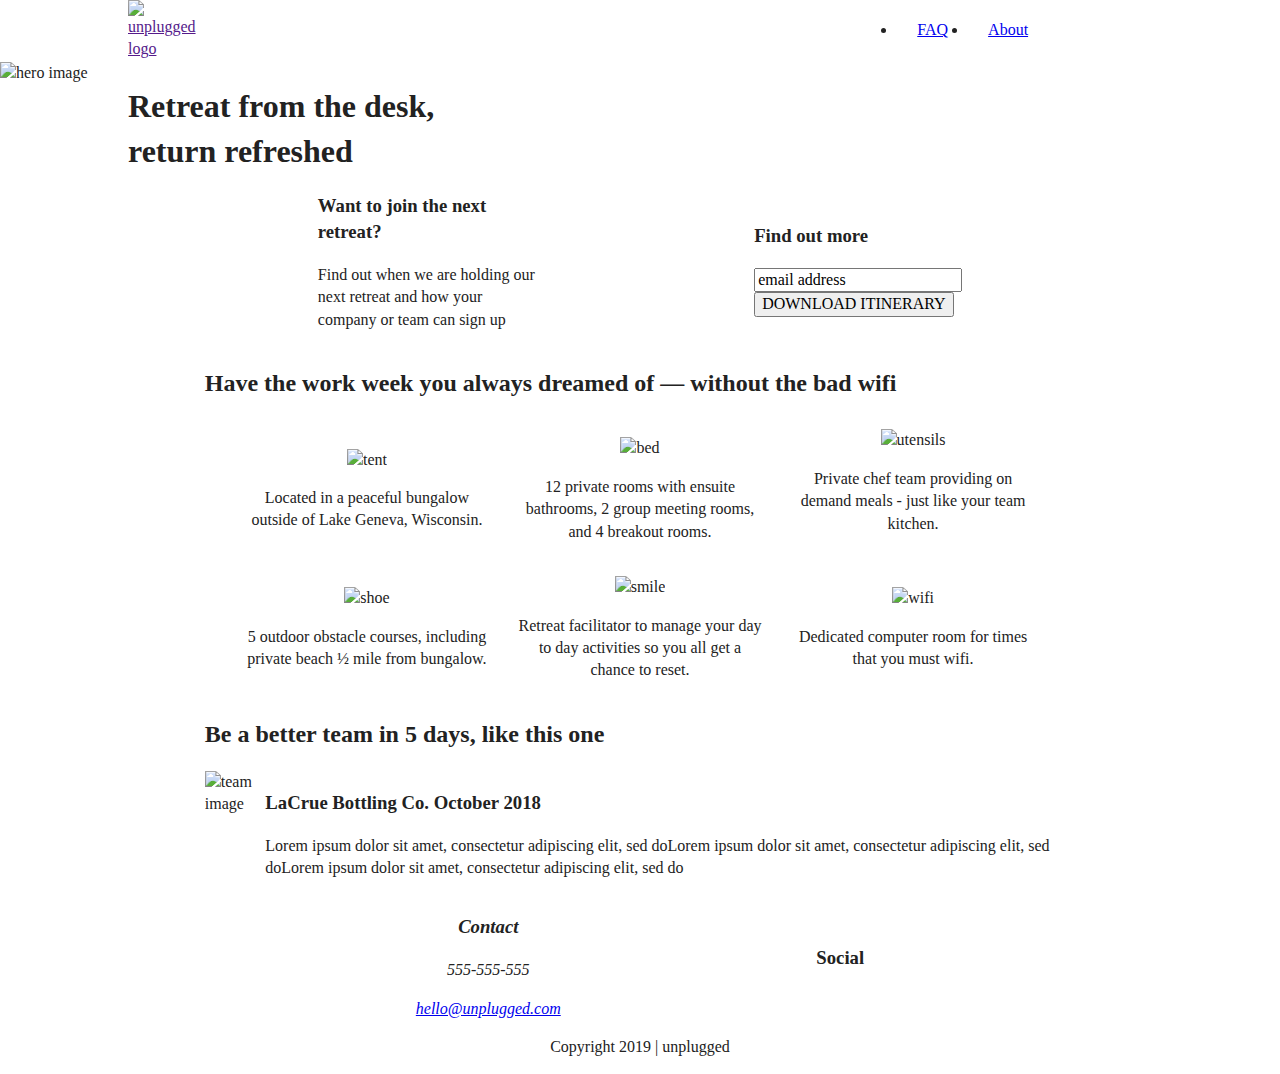
==== index.html @ fd54ad8d "responsive styles" ====
<!doctype html>
<html class="no-js" lang="">

<head>
  <meta charset="utf-8">
  <meta http-equiv="x-ua-compatible" content="ie=edge">
  <title>Unplugged</title>
  <meta name="description" content="">
  <meta name="viewport" content="width=device-width, initial-scale=1, shrink-to-fit=no">

  <link rel="manifest" href="site.webmanifest">
  <link rel="apple-touch-icon" href="icon.png">
  <!-- Place favicon.ico in the root directory -->

  <link rel="stylesheet" href="css/normalize.css">
  <link rel="stylesheet" href="css/main.css">
</head>

<body>
  <!--[if lte IE 9]>
    <p class="browserupgrade">You are using an <strong>outdated</strong> browser. Please <a href="https://browsehappy.com/">upgrade your browser</a> to improve your experience and security.</p>
  <![endif]-->

  <!-- Add your site or application content here -->



  <header>
    <div class="content-wrapper">

      <!-- <figure> -->
      <a href=""><img src="" alt="unplugged logo" /></a>
      <!-- </figure> -->

      <div class="header-divider"></div>
      <nav>
        <ul>
          <li><a href="faq/index.html" target="_blank">FAQ</a></li>
          <li><a href="about/index.html">About</a></li>
        </ul>
      </nav>
    </div>
  </header>


  <main>
    <section class="hero-area">
      <img src="" alt="hero image" />
      <h1>Retreat from the desk,<br>return refreshed</h1>
      </section>

        <section class="newsletter">
          <div class="form-description">
            <h3>Want to join the next retreat?</h3>
            <p>Find out when we are holding our next retreat and how your company or team can sign up</p>
          </div>
          <div class="form">
            <aside>
              <h3>Find out more</h3>
              <input type="text" name="name" value="email address"><br>
              <input type="button" value="DOWNLOAD ITINERARY"></input>
            </aside>
          </div>
        </section>

        <section class="features">
          <div class="features-header">
            <h2>Have the work week you always dreamed of — without the bad wifi</h2>
          </div>
          <div class="features-items">

            <article>
              <div class="features-item-description">
                <p class="fontawesome-icon"></p>
                <img src="#" alt="tent" />
                <p>Located in a peaceful bungalow outside of Lake Geneva, Wisconsin.</p>
              </div>
            </article>

            <article>
              <div class="features-item-description">
                <p class="fontawesome-icon"></p>
                <img src="#" alt="bed" />
                <p>12 private rooms with ensuite bathrooms, 2 group meeting rooms, and 4 breakout rooms.</p>
              </div>
            </article>

            <article>
              <div class="features-item-description">
                <img src="#" alt="utensils" />
                <p>Private chef team providing on demand meals - just like your team kitchen.</p>
              </div>
            </article>

            <article>
              <div class="features-item-description">
                <p class="fontawesome-icon"></p>
                <img src="#" alt="shoe" />
                <p>5 outdoor obstacle courses, including private beach ½ mile from bungalow.</p>
              </div>
            </article>

            <article>
              <div class="features-item-description">

                <p class="fontawesome-icon"></p>
                <img src="#" alt="smile" />
                <p>Retreat facilitator to manage your day to day activities so you all get a chance to reset.</p>
              </div>
            </article>

            <article>
              <div class="features-item-description">
                <p class="fontawesome-icon"></p>
                <img src="#" alt="wifi" />
                <p>Dedicated computer room for times that you must wifi.</p>
              </div>
            </article>


          </div>
        </section>

        <section class="reviews">
          <div class="content-wrapper">
            <h2>Be a better team in 5 days, like this one</h2>
            <div class="review-table">
            <img src="" alt="team image" />
            <article>
              <div class="review-header">
                <h3>LaCrue Bottling Co. October 2018</h3>
              </div>

              <div class="review-text">
                <p>Lorem ipsum dolor sit amet, consectetur adipiscing elit, sed doLorem ipsum dolor sit amet, consectetur adipiscing elit, sed doLorem ipsum dolor sit amet, consectetur adipiscing elit, sed do</p>
              </div>
            </article>
              </div>
          </div>

        </section>
  </main>


  <footer>
    <div class="content-wrapper">
      <div class="footer-content">
        <address class="contact">
          <h3>Contact</h3>
          <p>555-555-555</p>
          <a href="hello@unplugged.com">hello@unplugged.com</a>
        </address>
        <div class="social">
          <h3>Social</h3>
          <div class="social-icons">
            <p href="www.facebook.com/yourcompany" target="_blank"></p>
            <p href="www.twitter.com/yourcompany" target="_blank"></p>
            <p href="www.instagram.com/yourcompany" target="_blank"></p>

          </div>
        </div>
      </div>
      <div class="copyright">
        <p>Copyright 2019 | unplugged</p>

      </div>

    </div>
  </footer>
  <script src="js/vendor/modernizr-3.6.0.min.js"></script>
  <script src="https://code.jquery.com/jquery-3.3.1.min.js" integrity="sha256-FgpCb/KJQlLNfOu91ta32o/NMZxltwRo8QtmkMRdAu8=" crossorigin="anonymous"></script>
  <script>
    window.jQuery || document.write('<script src="js/vendor/jquery-3.3.1.min.js"><\/script>')
  </script>
  <script src="js/plugins.js"></script>
  <script src="js/main.js"></script>

  <!-- Google Analytics: change UA-XXXXX-Y to be your site's ID. -->
  <script>
    window.ga = function() {
      ga.q.push(arguments)
    };
    ga.q = [];
    ga.l = +new Date;
    ga('create', 'UA-XXXXX-Y', 'auto');
    ga('send', 'pageview')
  </script>
  <script src="https://www.google-analytics.com/analytics.js" async defer></script>
</body>

</html>
---- css/main.css ----
/*! HTML5 Boilerplate v6.1.0 | MIT License | https://html5boilerplate.com/ */

/*
 * What follows is the result of much research on cross-browser styling.
 * Credit left inline and big thanks to Nicolas Gallagher, Jonathan Neal,
 * Kroc Camen, and the H5BP dev community and team.
 */

/* ==========================================================================
   Base styles: opinionated defaults
   ========================================================================== */

html {
    color: #222;
    font-size: 1em;
    line-height: 1.4;
}

/*
 * Remove text-shadow in selection highlight:
 * https://twitter.com/miketaylr/status/12228805301
 *
 * Vendor-prefixed and regular ::selection selectors cannot be combined:
 * https://stackoverflow.com/a/16982510/7133471
 *
 * Customize the background color to match your design.
 */

::-moz-selection {
    background: #b3d4fc;
    text-shadow: none;
}

::selection {
    background: #b3d4fc;
    text-shadow: none;
}

/*
 * A better looking default horizontal rule
 */

hr {
    display: block;
    height: 1px;
    border: 0;
    border-top: 1px solid #ccc;
    margin: 1em 0;
    padding: 0;
}

/*
 * Remove the gap between audio, canvas, iframes,
 * images, videos and the bottom of their containers:
 * https://github.com/h5bp/html5-boilerplate/issues/440
 */

audio,
canvas,
iframe,
img,
svg,
video {
    vertical-align: middle;
}

/*
 * Remove default fieldset styles.
 */

fieldset {
    border: 0;
    margin: 0;
    padding: 0;
}

/*
 * Allow only vertical resizing of textareas.
 */

textarea {
    resize: vertical;
}

/* ==========================================================================
   Browser Upgrade Prompt
   ========================================================================== */

.browserupgrade {
    margin: 0.2em 0;
    background: #ccc;
    color: #000;
    padding: 0.2em 0;
}

/* ==========================================================================
   Author's custom styles
   ========================================================================== */
/* <!-- -------------------- Header Styles ------------------ --> */


header, footer{
  display: flex;
  justify-content: center;
  align-items: center;
}

.hero-area h1{
  margin: auto;
  width: 85%;
}

header .content-wrapper{
  width: 100%;
  display: flex;
  justify-content: center;
  align-items: center;
  flex-flow: row wrap;
  justify-content: center;
  align-items: center;

}

header .header-divider{
  width:100%;
}

header nav{
  display: flex;
  justify-content: center;
  align-items: center;
  flex-flow: row wrap;
  justify-content: center;
  align-items: center;
  width:60%;
}

.hero-area{
  margin: 0;
  width: 100%;
}

/* <!-- -------------------- Mobile Styles - Homepage------------------ --> */

nav ul {
  flex-flow: row wrap;
  display: flex;
  padding: 0;
}

li{
  padding-left: 20px;
  padding-right: 20px;
}

header h1{
  margin: auto;
  width: 85%;
}

.hero-area{
  /* display: flex;
  justify-content: center;
  align-items: center; */
  width:100%;
  margin:0;
}

.content-wrapper{
  margin: auto;
  width: 85%;
}

aside{
  /* display: flex;
  justify-content: center;
  align-items: center;
    flex-flow: row wrap;
    justify-content: center;
    align-items: center; */
}

.newsletter{
  margin: auto;
  width: 86%;
}
/* .form-description h3, aside{
  padding-left: 15px;

} */

.features-header{
  margin: auto;
  width: 85%;
}

.features-items{
  display: flex;
  justify-content: center;
  align-items: center;
  flex-flow: row wrap;
  text-align: center;
}

.features article{

  /* flex-flow: row wrap; */
  width:55%;

}

/* .features h2{
  width:85%;
  padding-left: 15px;
} */

.features p{
  padding: 0;
}

.reviews{
  display: flex;
  justify-content: center;
  align-items: center;
  flex-flow: row wrap;
  justify-content: center;
  align-items: center;
  width:85%;
}

h3 .reviews{
  width:50%;
  display: flex;
  align-items: baseline;
}

.map{
  margin: 0;
  width: 100%;
}


/* Footer */

footer{
  display: flex;
  justify-content: center;
  align-items: center;
}

footer .content-wrapper{
  /* display: flex;
  justify-content: center;
  align-items: center;
  flex-flow: row wrap; */
  text-align: center;
  width:55%
}

footer .footer-content{
  display: flex;
  justify-content: space-around;
  align-items: center;
  flex-flow: row wrap;
  text-align: center;
  /* width:55% */
  /* margin:50px 0; */
}

footer .contact{

}
footer .social{

}

footer .copyright {

}







/* ==========================================================================
   Helper classes
   ========================================================================== */

/*
 * Hide visually and from screen readers
 */

.hidden {
    display: none !important;
}

/*
 * Hide only visually, but have it available for screen readers:
 * https://snook.ca/archives/html_and_css/hiding-content-for-accessibility
 *
 * 1. For long content, line feeds are not interpreted as spaces and small width
 *    causes content to wrap 1 word per line:
 *    https://medium.com/@jessebeach/beware-smushed-off-screen-accessible-text-5952a4c2cbfe
 */

.visuallyhidden {
    border: 0;
    clip: rect(0 0 0 0);
    height: 1px;
    margin: -1px;
    overflow: hidden;
    padding: 0;
    position: absolute;
    width: 1px;
    white-space: nowrap; /* 1 */
}

/*
 * Extends the .visuallyhidden class to allow the element
 * to be focusable when navigated to via the keyboard:
 * https://www.drupal.org/node/897638
 */

.visuallyhidden.focusable:active,
.visuallyhidden.focusable:focus {
    clip: auto;
    height: auto;
    margin: 0;
    overflow: visible;
    position: static;
    width: auto;
    white-space: inherit;
}

/*
 * Hide visually and from screen readers, but maintain layout
 */

.invisible {
    visibility: hidden;
}

/*
 * Clearfix: contain floats
 *
 * For modern browsers
 * 1. The space content is one way to avoid an Opera bug when the
 *    `contenteditable` attribute is included anywhere else in the document.
 *    Otherwise it causes space to appear at the top and bottom of elements
 *    that receive the `clearfix` class.
 * 2. The use of `table` rather than `block` is only necessary if using
 *    `:before` to contain the top-margins of child elements.
 */

.clearfix:before,
.clearfix:after {
    content: " "; /* 1 */
    display: table; /* 2 */
}

.clearfix:after {
    clear: both;
}

/* ==========================================================================
   EXAMPLE Media Queries for Responsive Design.
   These examples override the primary ('mobile first') styles.
   Modify as content requires.
   ========================================================================== */

@media only screen and (min-width: 768px){
  /* Tablets */

.content-wrapper{
  /* width:83%; */
}

header .content-wrapper {
  margin: auto;
    width: 85%;
    display: flex;
    flex-flow: nowrap;
  }
  .features-items{
    margin: auto;
    width: 67%;
    display: flex;
    justify-content: space-around;
    align-items: center;
    flex-flow: row wrap;
    text-align: center;
  }

  .features article{
    /* flex-flow: row wrap; */
    width:35%;
  }

  .mission-columns {
    display: flex;
    justify-content: center;
    align-items: center;
    padding:15px;

  }
.faq-columns{
  display: flex;
justify-content: space-around;
align-items: baseline;
/* flex-flow: row wrap; */
/* padding: 15px; */
}
  .contact-columns {
    display: flex;
    justify-content: space-around;
    align-items: center;
    /* padding:15px; */

  }
.mission-column{
  width: 90%;
}

.review-table{
  display: flex;
}

.newsletter{
  margin: auto;
  width:85%;
  display:flex;

}
.form-description{
  max-width:50%;
}

}

@media only screen and (min-width: 1200px){
  /* Desktop */

/* .content-wrapper{
  margin: auto;
  width: 80%;
} */

header .content-wrapper{
  margin: auto;
width: 80%;
}
.hero-area h1{
  margin: auto;
  width:80%;
}
  .newsletter{
    display: flex;
  justify-content: space-around;
  align-items: center;
  margin: auto;
  width: 67%;
  }


  .form-description{
    width:26%;
  }

.features{
  margin: auto;
  width:80%
}
  .features article{
    width:30%;
  }

.features-items{
  margin: auto;
width: 80%;
}
.reviews{
  margin: auto;
  width:80%
}

.review-table{
  display:flex;
}

.faq{
  margin: auto;
  width: 80%;
}

.contact-section{
margin: auto;
width: 80%;
}

.mission{
  margin: auto;
  width: 80%;
}

.footer{
  margin: auto;
  width:65%;
}

}





@media only screen and (min-width: 35em) {
    /* Style adjustments for viewports that meet the condition */
}

@media print,
       (-webkit-min-device-pixel-ratio: 1.25),
       (min-resolution: 1.25dppx),
       (min-resolution: 120dpi) {
    /* Style adjustments for high resolution devices */
}

/* ==========================================================================
   Print styles.
   Inlined to avoid the additional HTTP request:
   https://www.phpied.com/delay-loading-your-print-css/
   ========================================================================== */

@media print {
    *,
    *:before,
    *:after {
        background: transparent !important;
        color: #000 !important; /* Black prints faster */
        -webkit-box-shadow: none !important;
        box-shadow: none !important;
        text-shadow: none !important;
    }

    a,
    a:visited {
        text-decoration: underline;
    }

    a[href]:after {
        content: " (" attr(href) ")";
    }

    abbr[title]:after {
        content: " (" attr(title) ")";
    }

    /*
     * Don't show links that are fragment identifiers,
     * or use the `javascript:` pseudo protocol
     */

    a[href^="#"]:after,
    a[href^="javascript:"]:after {
        content: "";
    }

    pre {
        white-space: pre-wrap !important;
    }
    pre,
    blockquote {
        border: 1px solid #999;
        page-break-inside: avoid;
    }

    /*
     * Printing Tables:
     * http://css-discuss.incutio.com/wiki/Printing_Tables
     */

    thead {
        display: table-header-group;
    }

    tr,
    img {
        page-break-inside: avoid;
    }

    p,
    h2,
    h3 {
        orphans: 3;
        widows: 3;
    }

    h2,
    h3 {
        page-break-after: avoid;
    }
}
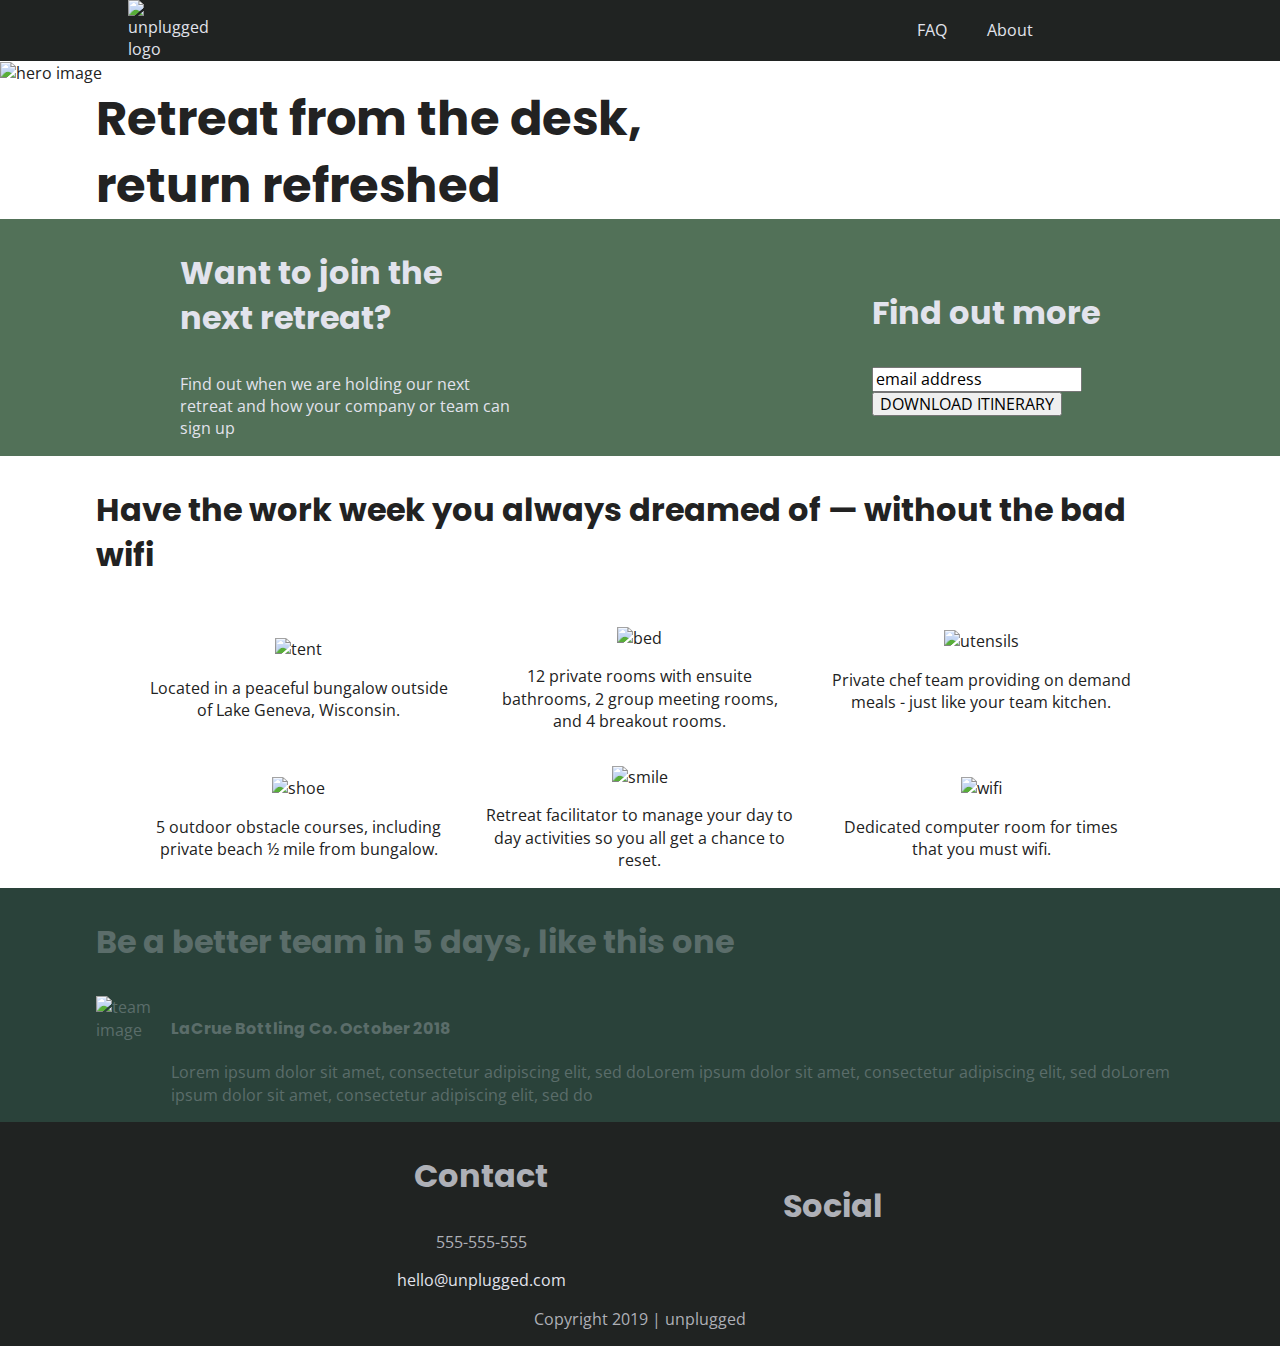
==== commit 10e06e74: "css styles" ====
--- a/index.html
+++ b/index.html
@@ -14,6 +14,7 @@
 
   <link rel="stylesheet" href="css/normalize.css">
   <link rel="stylesheet" href="css/main.css">
+  <link href="https://fonts.googleapis.com/css?family=Open+Sans:400,700|Poppins:500,700" rel="stylesheet">
 </head>
 
 <body>
@@ -46,7 +47,7 @@
   <main>
     <section class="hero-area">
       <img src="" alt="hero image" />
-      <h1>Retreat from the desk,<br>return refreshed</h1>
+      <h2>Retreat from the desk,<br>return refreshed</h2>
       </section>
 
         <section class="newsletter">
@@ -61,11 +62,11 @@
               <input type="button" value="DOWNLOAD ITINERARY"></input>
             </aside>
           </div>
-        </section>
+            </section>
 
         <section class="features">
           <div class="features-header">
-            <h2>Have the work week you always dreamed of — without the bad wifi</h2>
+            <h3>Have the work week you always dreamed of — without the bad wifi</h3>
           </div>
           <div class="features-items">
 
@@ -123,12 +124,12 @@
 
         <section class="reviews">
           <div class="content-wrapper">
-            <h2>Be a better team in 5 days, like this one</h2>
+            <h3>Be a better team in 5 days, like this one</h3>
             <div class="review-table">
             <img src="" alt="team image" />
             <article>
               <div class="review-header">
-                <h3>LaCrue Bottling Co. October 2018</h3>
+                <h4>LaCrue Bottling Co. October 2018</h4>
               </div>
 
               <div class="review-text">
@@ -145,11 +146,11 @@
   <footer>
     <div class="content-wrapper">
       <div class="footer-content">
-        <address class="contact">
+        <div class="contact">
           <h3>Contact</h3>
           <p>555-555-555</p>
           <a href="hello@unplugged.com">hello@unplugged.com</a>
-        </address>
+        </div>
         <div class="social">
           <h3>Social</h3>
           <div class="social-icons">
--- a/css/main.css
+++ b/css/main.css
@@ -97,15 +97,74 @@
    Author's custom styles
    ========================================================================== */
 /* <!-- -------------------- Header Styles ------------------ --> */
+/* General Styles */
+
+html {
+	font-size: 16px;
+}
+
+body {
+  font-family: 'Open Sans', sans-serif;
+  font-size: 1em;
+}
+
+ul,
+ol {
+  list-style: none;
+}
+
+a {
+  color: #e2e3ed;
+  text-decoration: none;
+}
+
+h2 {
+  font-family: 'Poppins', sans-serif;
+  font-size: 3em;
+  margin: 0;
+}
+
+h3{
+  font-family: 'Poppins', sans-serif;
+  font-size: 2em;
+}
+h4 {
+  font-family: 'Poppins', sans-serif;
+  font-size: 1em;
+}
+
+
+p {
+
+}
+
+img {
+
+}
+
+figure {
+
+}
+
+address {
+
+}
+
+.content-wrapper {
+
+}
+
 
 
 header, footer{
   display: flex;
   justify-content: center;
   align-items: center;
-}
-
-.hero-area h1{
+  background-color: #202322;
+  color: #aeb0b7
+}
+
+.hero-area h2{
   margin: auto;
   width: 85%;
 }
@@ -182,7 +241,8 @@
 
 .newsletter{
   margin: auto;
-  width: 86%;
+  background-color: #527158;
+  color: #e2e3ed;
 }
 /* .form-description h3, aside{
   padding-left: 15px;
@@ -225,7 +285,8 @@
   flex-flow: row wrap;
   justify-content: center;
   align-items: center;
-  width:85%;
+  color:#5b6d6a;
+  background-color: #2a423a;
 }
 
 h3 .reviews{
@@ -239,7 +300,20 @@
   width: 100%;
 }
 
-
+.mission{
+  background-color: #527158;
+  color: #bcc5c5;
+}
+
+.contact-section{
+  background-color: #2a423a;
+  color: #e2e3ed;
+}
+
+.faq{
+  background-color: #527158;
+  color: #e2e3ed;
+}
 /* Footer */
 
 footer{
@@ -429,7 +503,7 @@
 
 .newsletter{
   margin: auto;
-  width:85%;
+
   display:flex;
 
 }
@@ -460,7 +534,7 @@
   justify-content: space-around;
   align-items: center;
   margin: auto;
-  width: 67%;
+
   }
 
 
@@ -468,10 +542,10 @@
     width:26%;
   }
 
-.features{
+/* .features{
   margin: auto;
   width:80%
-}
+} */
   .features article{
     width:30%;
   }
@@ -480,29 +554,15 @@
   margin: auto;
 width: 80%;
 }
-.reviews{
+/* .reviews{
   margin: auto;
   width:80%
-}
+} */
 
 .review-table{
   display:flex;
 }
 
-.faq{
-  margin: auto;
-  width: 80%;
-}
-
-.contact-section{
-margin: auto;
-width: 80%;
-}
-
-.mission{
-  margin: auto;
-  width: 80%;
-}
 
 .footer{
   margin: auto;
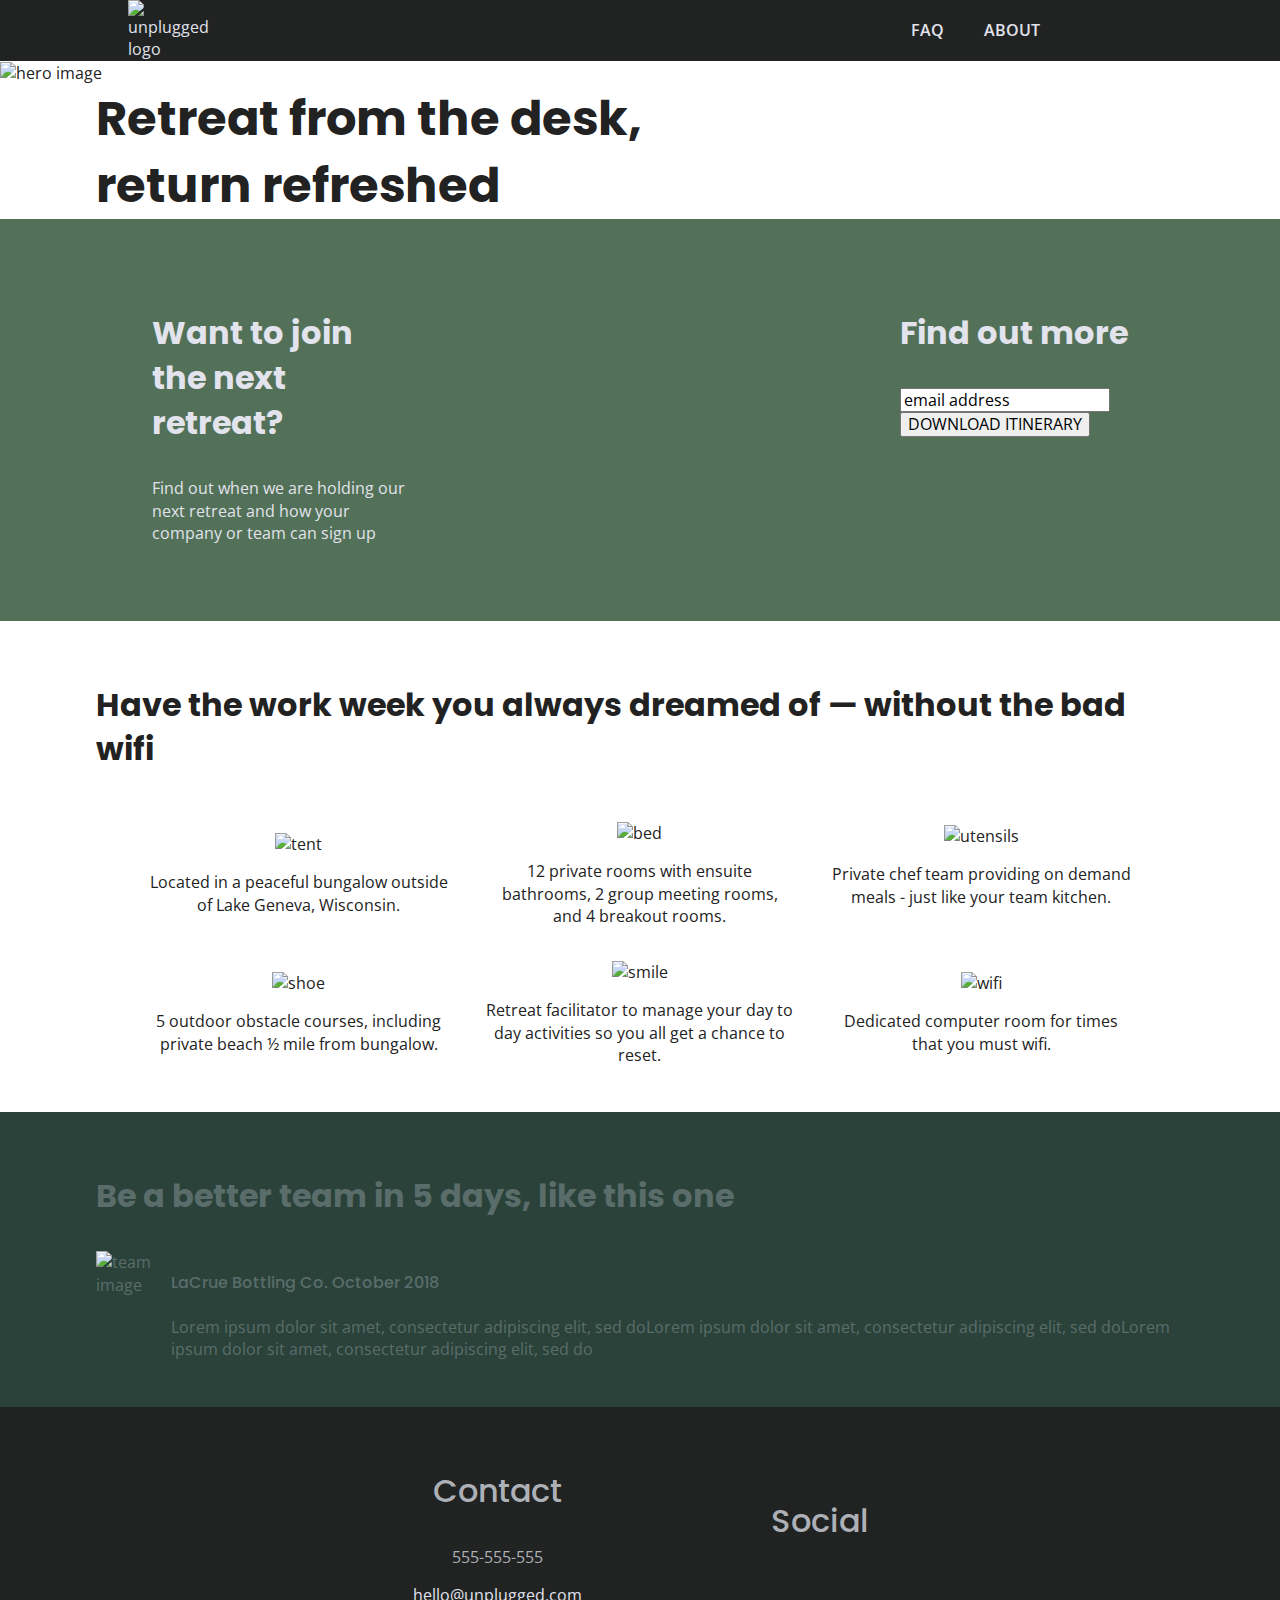
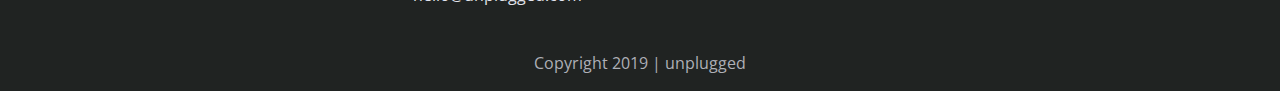
==== commit 7cfbe586: "responsive styles" ====
--- a/index.html
+++ b/index.html
@@ -51,6 +51,7 @@
       </section>
 
         <section class="newsletter">
+          <div class="newsletter-content">
           <div class="form-description">
             <h3>Want to join the next retreat?</h3>
             <p>Find out when we are holding our next retreat and how your company or team can sign up</p>
@@ -61,6 +62,7 @@
               <input type="text" name="name" value="email address"><br>
               <input type="button" value="DOWNLOAD ITINERARY"></input>
             </aside>
+          </div>
           </div>
             </section>
 
--- a/css/main.css
+++ b/css/main.css
@@ -1,19 +1,16 @@
 /*! HTML5 Boilerplate v6.1.0 | MIT License | https://html5boilerplate.com/ */
-
 /*
  * What follows is the result of much research on cross-browser styling.
  * Credit left inline and big thanks to Nicolas Gallagher, Jonathan Neal,
  * Kroc Camen, and the H5BP dev community and team.
  */
-
 /* ==========================================================================
    Base styles: opinionated defaults
    ========================================================================== */
-
 html {
-    color: #222;
-    font-size: 1em;
-    line-height: 1.4;
+  color: #222;
+  font-size: 1em;
+  line-height: 1.4;
 }
 
 /*
@@ -25,28 +22,26 @@
  *
  * Customize the background color to match your design.
  */
-
 ::-moz-selection {
-    background: #b3d4fc;
-    text-shadow: none;
+  background: #b3d4fc;
+  text-shadow: none;
 }
 
 ::selection {
-    background: #b3d4fc;
-    text-shadow: none;
+  background: #b3d4fc;
+  text-shadow: none;
 }
 
 /*
  * A better looking default horizontal rule
  */
-
 hr {
-    display: block;
-    height: 1px;
-    border: 0;
-    border-top: 1px solid #ccc;
-    margin: 1em 0;
-    padding: 0;
+  display: block;
+  height: 1px;
+  border: 0;
+  border-top: 1px solid #ccc;
+  margin: 1em 0;
+  padding: 0;
 }
 
 /*
@@ -54,43 +49,39 @@
  * images, videos and the bottom of their containers:
  * https://github.com/h5bp/html5-boilerplate/issues/440
  */
-
 audio,
 canvas,
 iframe,
 img,
 svg,
 video {
-    vertical-align: middle;
+  vertical-align: middle;
 }
 
 /*
  * Remove default fieldset styles.
  */
-
 fieldset {
-    border: 0;
-    margin: 0;
-    padding: 0;
+  border: 0;
+  margin: 0;
+  padding: 0;
 }
 
 /*
  * Allow only vertical resizing of textareas.
  */
-
 textarea {
-    resize: vertical;
+  resize: vertical;
 }
 
 /* ==========================================================================
    Browser Upgrade Prompt
    ========================================================================== */
-
 .browserupgrade {
-    margin: 0.2em 0;
-    background: #ccc;
-    color: #000;
-    padding: 0.2em 0;
+  margin: 0.2em 0;
+  background: #ccc;
+  color: #000;
+  padding: 0.2em 0;
 }
 
 /* ==========================================================================
@@ -98,9 +89,8 @@
    ========================================================================== */
 /* <!-- -------------------- Header Styles ------------------ --> */
 /* General Styles */
-
 html {
-	font-size: 16px;
+  font-size: 16px;
 }
 
 body {
@@ -124,39 +114,29 @@
   margin: 0;
 }
 
-h3{
+h3 {
   font-family: 'Poppins', sans-serif;
   font-size: 2em;
 }
+
 h4 {
   font-family: 'Poppins', sans-serif;
   font-size: 1em;
 }
 
-
-p {
-
-}
-
-img {
-
-}
-
-figure {
-
-}
+p {}
+
+img {}
+
+figure {}
 
 address {
-
-}
-
-.content-wrapper {
-
-}
-
-
-
-header, footer{
+  font-style: normal;
+}
+
+.content-wrapper {}
+
+header, footer {
   display: flex;
   justify-content: center;
   align-items: center;
@@ -164,12 +144,12 @@
   color: #aeb0b7
 }
 
-.hero-area h2{
+.hero-area h2 {
   margin: auto;
   width: 85%;
 }
 
-header .content-wrapper{
+header .content-wrapper {
   width: 100%;
   display: flex;
   justify-content: center;
@@ -177,60 +157,60 @@
   flex-flow: row wrap;
   justify-content: center;
   align-items: center;
-
-}
-
-header .header-divider{
-  width:100%;
-}
-
-header nav{
+}
+
+header .header-divider {
+  width: 100%;
+}
+
+header nav {
   display: flex;
   justify-content: center;
   align-items: center;
   flex-flow: row wrap;
   justify-content: center;
   align-items: center;
-  width:60%;
-}
-
-.hero-area{
+  width: 60%;
+}
+
+.hero-area {
   margin: 0;
   width: 100%;
 }
 
 /* <!-- -------------------- Mobile Styles - Homepage------------------ --> */
-
 nav ul {
   flex-flow: row wrap;
   display: flex;
   padding: 0;
 }
 
-li{
+li {
   padding-left: 20px;
   padding-right: 20px;
-}
-
-header h1{
+  text-transform: uppercase;
+  font-weight: 600;
+}
+
+header h1 {
   margin: auto;
   width: 85%;
 }
 
-.hero-area{
+.hero-area {
   /* display: flex;
   justify-content: center;
   align-items: center; */
-  width:100%;
-  margin:0;
-}
-
-.content-wrapper{
+  width: 100%;
+  margin: 0;
+}
+
+.content-wrapper {
   margin: auto;
   width: 85%;
 }
 
-aside{
+aside {
   /* display: flex;
   justify-content: center;
   align-items: center;
@@ -239,22 +219,29 @@
     align-items: center; */
 }
 
-.newsletter{
+.newsletter {
   margin: auto;
   background-color: #527158;
   color: #e2e3ed;
 }
+
+.newsletter-content {
+  margin: auto;
+  width: 85%;
+  color: #e2e3ed;
+  padding: 20px 0 20px 0;
+}
+
 /* .form-description h3, aside{
   padding-left: 15px;
 
 } */
-
-.features-header{
+.features-header {
   margin: auto;
   width: 85%;
 }
 
-.features-items{
+.features-items {
   display: flex;
   justify-content: center;
   align-items: center;
@@ -262,76 +249,76 @@
   text-align: center;
 }
 
-.features article{
-
+.features article {
   /* flex-flow: row wrap; */
-  width:55%;
-
+  width: 55%;
 }
 
 /* .features h2{
   width:85%;
   padding-left: 15px;
 } */
-
-.features p{
+.features p {
   padding: 0;
 }
 
-.reviews{
+.reviews {
   display: flex;
   justify-content: center;
   align-items: center;
   flex-flow: row wrap;
   justify-content: center;
   align-items: center;
-  color:#5b6d6a;
+  color: #5b6d6a;
   background-color: #2a423a;
 }
 
-h3 .reviews{
-  width:50%;
+h3 .reviews {
+  width: 50%;
   display: flex;
   align-items: baseline;
 }
 
-.map{
+.map {
   margin: 0;
   width: 100%;
 }
 
-.mission{
+.mission {
   background-color: #527158;
   color: #bcc5c5;
-}
-
-.contact-section{
+  padding: 30px 0;
+}
+
+.contact-section {
   background-color: #2a423a;
   color: #e2e3ed;
-}
-
-.faq{
+  padding: 30px 0;
+}
+
+.faq {
   background-color: #527158;
   color: #e2e3ed;
-}
+  padding: 30px 0;
+}
+
 /* Footer */
-
-footer{
-  display: flex;
-  justify-content: center;
-  align-items: center;
-}
-
-footer .content-wrapper{
+footer {
+  display: flex;
+  justify-content: center;
+  align-items: center;
+}
+
+footer .content-wrapper {
   /* display: flex;
   justify-content: center;
   align-items: center;
   flex-flow: row wrap; */
   text-align: center;
-  width:55%
-}
-
-footer .footer-content{
+  width: 55%
+}
+
+footer .footer-content {
   display: flex;
   justify-content: space-around;
   align-items: center;
@@ -341,33 +328,24 @@
   /* margin:50px 0; */
 }
 
-footer .contact{
-
-}
-footer .social{
-
-}
-
-footer .copyright {
-
-}
-
-
-
-
-
-
+footer .contact h3 {
+  font-weight: 500;
+}
+
+footer .social h3 {
+  font-weight: 500;
+}
+
+footer .copyright {}
 
 /* ==========================================================================
    Helper classes
    ========================================================================== */
-
 /*
  * Hide visually and from screen readers
  */
-
 .hidden {
-    display: none !important;
+  display: none !important;
 }
 
 /*
@@ -378,17 +356,17 @@
  *    causes content to wrap 1 word per line:
  *    https://medium.com/@jessebeach/beware-smushed-off-screen-accessible-text-5952a4c2cbfe
  */
-
 .visuallyhidden {
-    border: 0;
-    clip: rect(0 0 0 0);
-    height: 1px;
-    margin: -1px;
-    overflow: hidden;
-    padding: 0;
-    position: absolute;
-    width: 1px;
-    white-space: nowrap; /* 1 */
+  border: 0;
+  clip: rect(0 0 0 0);
+  height: 1px;
+  margin: -1px;
+  overflow: hidden;
+  padding: 0;
+  position: absolute;
+  width: 1px;
+  white-space: nowrap;
+  /* 1 */
 }
 
 /*
@@ -396,24 +374,22 @@
  * to be focusable when navigated to via the keyboard:
  * https://www.drupal.org/node/897638
  */
-
 .visuallyhidden.focusable:active,
 .visuallyhidden.focusable:focus {
-    clip: auto;
-    height: auto;
-    margin: 0;
-    overflow: visible;
-    position: static;
-    width: auto;
-    white-space: inherit;
+  clip: auto;
+  height: auto;
+  margin: 0;
+  overflow: visible;
+  position: static;
+  width: auto;
+  white-space: inherit;
 }
 
 /*
  * Hide visually and from screen readers, but maintain layout
  */
-
 .invisible {
-    visibility: hidden;
+  visibility: hidden;
 }
 
 /*
@@ -427,15 +403,16 @@
  * 2. The use of `table` rather than `block` is only necessary if using
  *    `:before` to contain the top-margins of child elements.
  */
-
 .clearfix:before,
 .clearfix:after {
-    content: " "; /* 1 */
-    display: table; /* 2 */
+  content: " ";
+  /* 1 */
+  display: table;
+  /* 2 */
 }
 
 .clearfix:after {
-    clear: both;
+  clear: both;
 }
 
 /* ==========================================================================
@@ -443,21 +420,25 @@
    These examples override the primary ('mobile first') styles.
    Modify as content requires.
    ========================================================================== */
-
-@media only screen and (min-width: 768px){
+@media only screen and (min-width: 768px) {
+
   /* Tablets */
-
-.content-wrapper{
-  /* width:83%; */
-}
-
-header .content-wrapper {
-  margin: auto;
+  .content-wrapper {
+    /* width:83%; */
+  }
+
+  header .content-wrapper {
+    margin: auto;
     width: 85%;
     display: flex;
     flex-flow: nowrap;
   }
-  .features-items{
+
+  .features {
+    padding: 30px 0 30px 0;
+  }
+
+  .features-items {
     margin: auto;
     width: 67%;
     display: flex;
@@ -467,123 +448,162 @@
     text-align: center;
   }
 
-  .features article{
+  .features article {
     /* flex-flow: row wrap; */
-    width:35%;
+    width: 35%;
   }
 
   .mission-columns {
     display: flex;
     justify-content: center;
     align-items: center;
-    padding:15px;
-
-  }
-.faq-columns{
-  display: flex;
-justify-content: space-around;
-align-items: baseline;
-/* flex-flow: row wrap; */
-/* padding: 15px; */
-}
+    padding: 15px;
+  }
+
+  .faq-columns {
+    display: flex;
+    justify-content: space-around;
+    align-items: baseline;
+    /* flex-flow: row wrap; */
+    /* padding: 15px; */
+  }
+
   .contact-columns {
     display: flex;
     justify-content: space-around;
     align-items: center;
     /* padding:15px; */
-
-  }
-.mission-column{
-  width: 90%;
-}
-
-.review-table{
-  display: flex;
-}
-
-.newsletter{
-  margin: auto;
-
-  display:flex;
-
-}
-.form-description{
-  max-width:50%;
-}
-
-}
-
-@media only screen and (min-width: 1200px){
+  }
+
+  .mission-column {
+    width: 90%;
+  }
+
+  .reviews {
+    padding: 30px 0 30px 0;
+  }
+
+  .review-table {
+    display: flex;
+  }
+
+  .newsletter {
+    margin: auto;
+    display: flex;
+  }
+
+  .newsletter-content {
+    display: flex;
+    margin: auto;
+    width: 80%;
+    justify-content: space-between;
+    padding: 30px 0 30px 0;
+  }
+
+  .footer-content {
+    padding: 30px;
+  }
+
+  .form-description {
+    max-width: 50%;
+  }
+}
+
+@media only screen and (min-width: 1200px) {
+
   /* Desktop */
-
-/* .content-wrapper{
-  margin: auto;
-  width: 80%;
-} */
-
-header .content-wrapper{
-  margin: auto;
-width: 80%;
-}
-.hero-area h1{
-  margin: auto;
-  width:80%;
-}
-  .newsletter{
-    display: flex;
-  justify-content: space-around;
-  align-items: center;
-  margin: auto;
-
-  }
-
-
-  .form-description{
-    width:26%;
-  }
-
-/* .features{
-  margin: auto;
-  width:80%
-} */
-  .features article{
-    width:30%;
-  }
-
-.features-items{
-  margin: auto;
-width: 80%;
-}
-/* .reviews{
-  margin: auto;
-  width:80%
-} */
-
-.review-table{
-  display:flex;
-}
-
-
-.footer{
-  margin: auto;
-  width:65%;
-}
-
-}
-
-
-
-
+  header .content-wrapper {
+    margin: auto;
+    width: 80%;
+  }
+
+  .hero-area h1 {
+    margin: auto;
+    width: 80%;
+  }
+
+  .newsletter {
+    display: flex;
+    justify-content: space-around;
+    align-items: center;
+    margin: auto;
+    padding: 30px;
+  }
+
+  .form-description {
+    width: 26%;
+  }
+
+  .features {
+    padding: 30px 0 30px 0;
+  }
+
+  .features article {
+    width: 30%;
+  }
+
+  .features-items {
+    margin: auto;
+    width: 80%;
+  }
+
+  .reviews {
+    padding: 30px 0 30px 0;
+  }
+
+  .review-table {
+    display: flex;
+  }
+
+  .faq {
+    padding: 50px 0 50px 0;
+  }
+
+  .faq-column {
+    padding-right: 40px;
+  }
+
+  .footer {
+    margin: auto;
+    width: 65%;
+  }
+
+  .footer-content {
+    padding: 30px;
+  }
+
+  .contact-section .content-wrapper {
+    padding-top: 60px;
+    padding-bottom: 60px;
+  }
+
+  .mission .content-wrapper {
+    padding-top: 60px;
+    padding-bottom: 60px;
+  }
+
+  .mission h2 {
+    font-weight: 500;
+  }
+
+  .contact-section h3, h4 {
+    font-weight: 500;
+  }
+
+  .contact-columns {
+    line-height: 1.5;
+  }
+}
 
 @media only screen and (min-width: 35em) {
-    /* Style adjustments for viewports that meet the condition */
+  /* Style adjustments for viewports that meet the condition */
 }
 
 @media print,
-       (-webkit-min-device-pixel-ratio: 1.25),
-       (min-resolution: 1.25dppx),
-       (min-resolution: 120dpi) {
-    /* Style adjustments for high resolution devices */
+(-webkit-min-device-pixel-ratio: 1.25),
+(min-resolution: 1.25dppx),
+(min-resolution: 120dpi) {
+  /* Style adjustments for high resolution devices */
 }
 
 /* ==========================================================================
@@ -591,73 +611,73 @@
    Inlined to avoid the additional HTTP request:
    https://www.phpied.com/delay-loading-your-print-css/
    ========================================================================== */
-
 @media print {
-    *,
-    *:before,
-    *:after {
-        background: transparent !important;
-        color: #000 !important; /* Black prints faster */
-        -webkit-box-shadow: none !important;
-        box-shadow: none !important;
-        text-shadow: none !important;
-    }
-
-    a,
-    a:visited {
-        text-decoration: underline;
-    }
-
-    a[href]:after {
-        content: " (" attr(href) ")";
-    }
-
-    abbr[title]:after {
-        content: " (" attr(title) ")";
-    }
-
-    /*
+
+  *,
+  *:before,
+  *:after {
+    background: transparent !important;
+    color: #000 !important;
+    /* Black prints faster */
+    -webkit-box-shadow: none !important;
+    box-shadow: none !important;
+    text-shadow: none !important;
+  }
+
+  a,
+  a:visited {
+    text-decoration: underline;
+  }
+
+  a[href]:after {
+    content: " ("attr(href) ")";
+  }
+
+  abbr[title]:after {
+    content: " ("attr(title) ")";
+  }
+
+  /*
      * Don't show links that are fragment identifiers,
      * or use the `javascript:` pseudo protocol
      */
-
-    a[href^="#"]:after,
-    a[href^="javascript:"]:after {
-        content: "";
-    }
-
-    pre {
-        white-space: pre-wrap !important;
-    }
-    pre,
-    blockquote {
-        border: 1px solid #999;
-        page-break-inside: avoid;
-    }
-
-    /*
+  a[href^="#"]:after,
+  a[href^="javascript:"]:after {
+    content: "";
+  }
+
+  pre {
+    white-space: pre-wrap !important;
+  }
+
+  pre,
+  blockquote {
+    border: 1px solid #999;
+    page-break-inside: avoid;
+  }
+
+  /*
      * Printing Tables:
      * http://css-discuss.incutio.com/wiki/Printing_Tables
      */
-
-    thead {
-        display: table-header-group;
-    }
-
-    tr,
-    img {
-        page-break-inside: avoid;
-    }
-
-    p,
-    h2,
-    h3 {
-        orphans: 3;
-        widows: 3;
-    }
-
-    h2,
-    h3 {
-        page-break-after: avoid;
-    }
-}
+  thead {
+    display: table-header-group;
+  }
+
+  tr,
+  img {
+    page-break-inside: avoid;
+  }
+
+  p,
+  h2,
+  h3 {
+    orphans: 3;
+    widows: 3;
+  }
+
+  h2,
+  h3 {
+    page-break-after: avoid;
+  }
+}
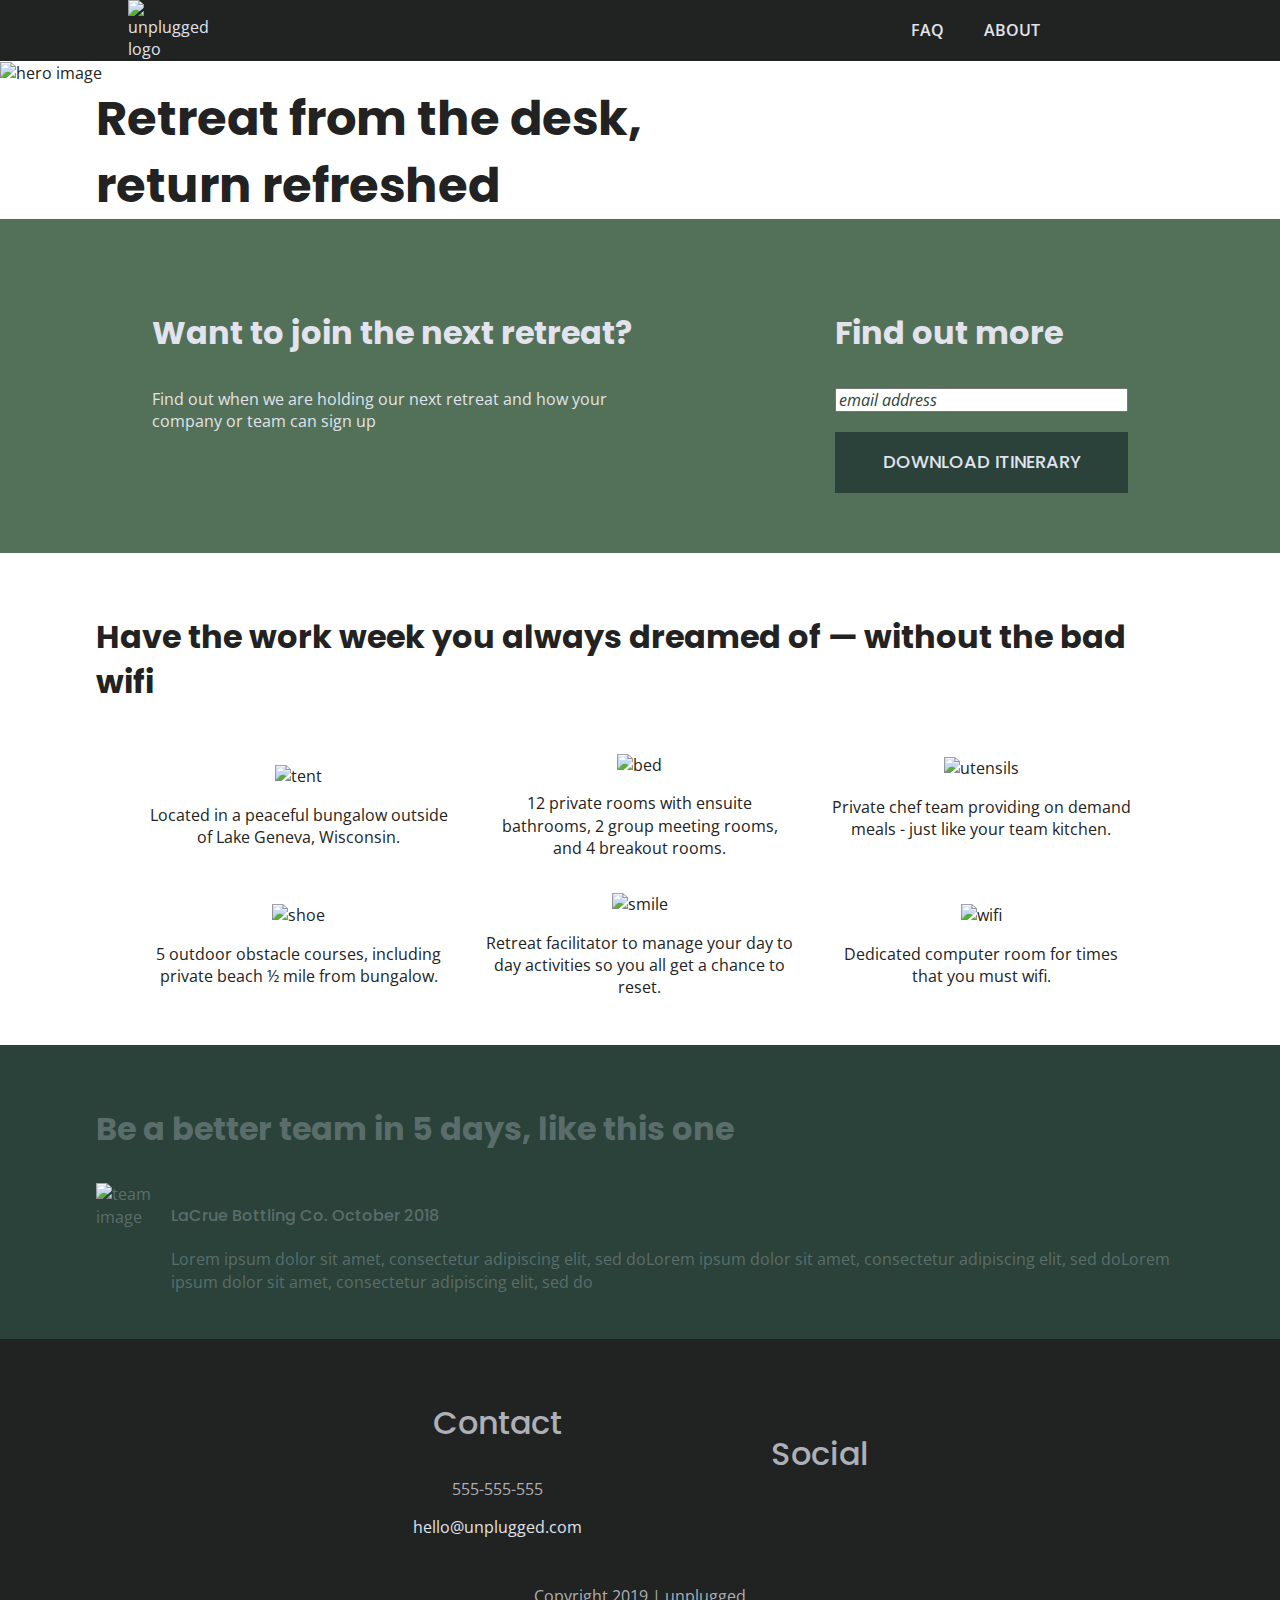
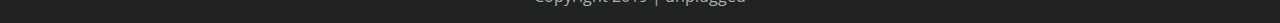
==== commit b69ddb81: "styles" ====
--- a/index.html
+++ b/index.html
@@ -56,7 +56,7 @@
             <h3>Want to join the next retreat?</h3>
             <p>Find out when we are holding our next retreat and how your company or team can sign up</p>
           </div>
-          <div class="form">
+          <div class="newsletter-form">
             <aside>
               <h3>Find out more</h3>
               <input type="text" name="name" value="email address"><br>
--- a/css/main.css
+++ b/css/main.css
@@ -337,6 +337,31 @@
 }
 
 footer .copyright {}
+
+aside .form {
+  margin-top: 30px;
+}
+
+input[type=text] {
+  box-sizing: border-box;
+  width: 100%;
+  color: #2a423a;
+  font-style: italic;
+}
+
+input[type=button] {
+  width: 100%;
+  padding: 20px 0;
+  margin-top: 20px;
+  background-color: #2a423a;
+  font-family: 'Poppins', Helvetica, Arial, sans-serif;
+  font-weight: 500;
+  font-size: 1.125em;
+  color: #e2e3ed;
+  border: none;
+  text-align: center;
+  text-transform: uppercase;
+}
 
 /* ==========================================================================
    Helper classes
@@ -530,8 +555,11 @@
     padding: 30px;
   }
 
-  .form-description {
+  /* .form-description {
     width: 26%;
+  } */
+  .newsletter-form {
+    min-width: 30%;
   }
 
   .features {
@@ -557,10 +585,11 @@
 
   .faq {
     padding: 50px 0 50px 0;
+        line-height: 1.5;
   }
 
   .faq-column {
-    padding-right: 40px;
+    padding-right: 60px;
   }
 
   .footer {
@@ -585,6 +614,13 @@
   .mission h2 {
     font-weight: 500;
   }
+
+.mission-content{
+      line-height: 1.5;
+}
+  .mission-column {
+    padding-right: 60px;
+      }
 
   .contact-section h3, h4 {
     font-weight: 500;
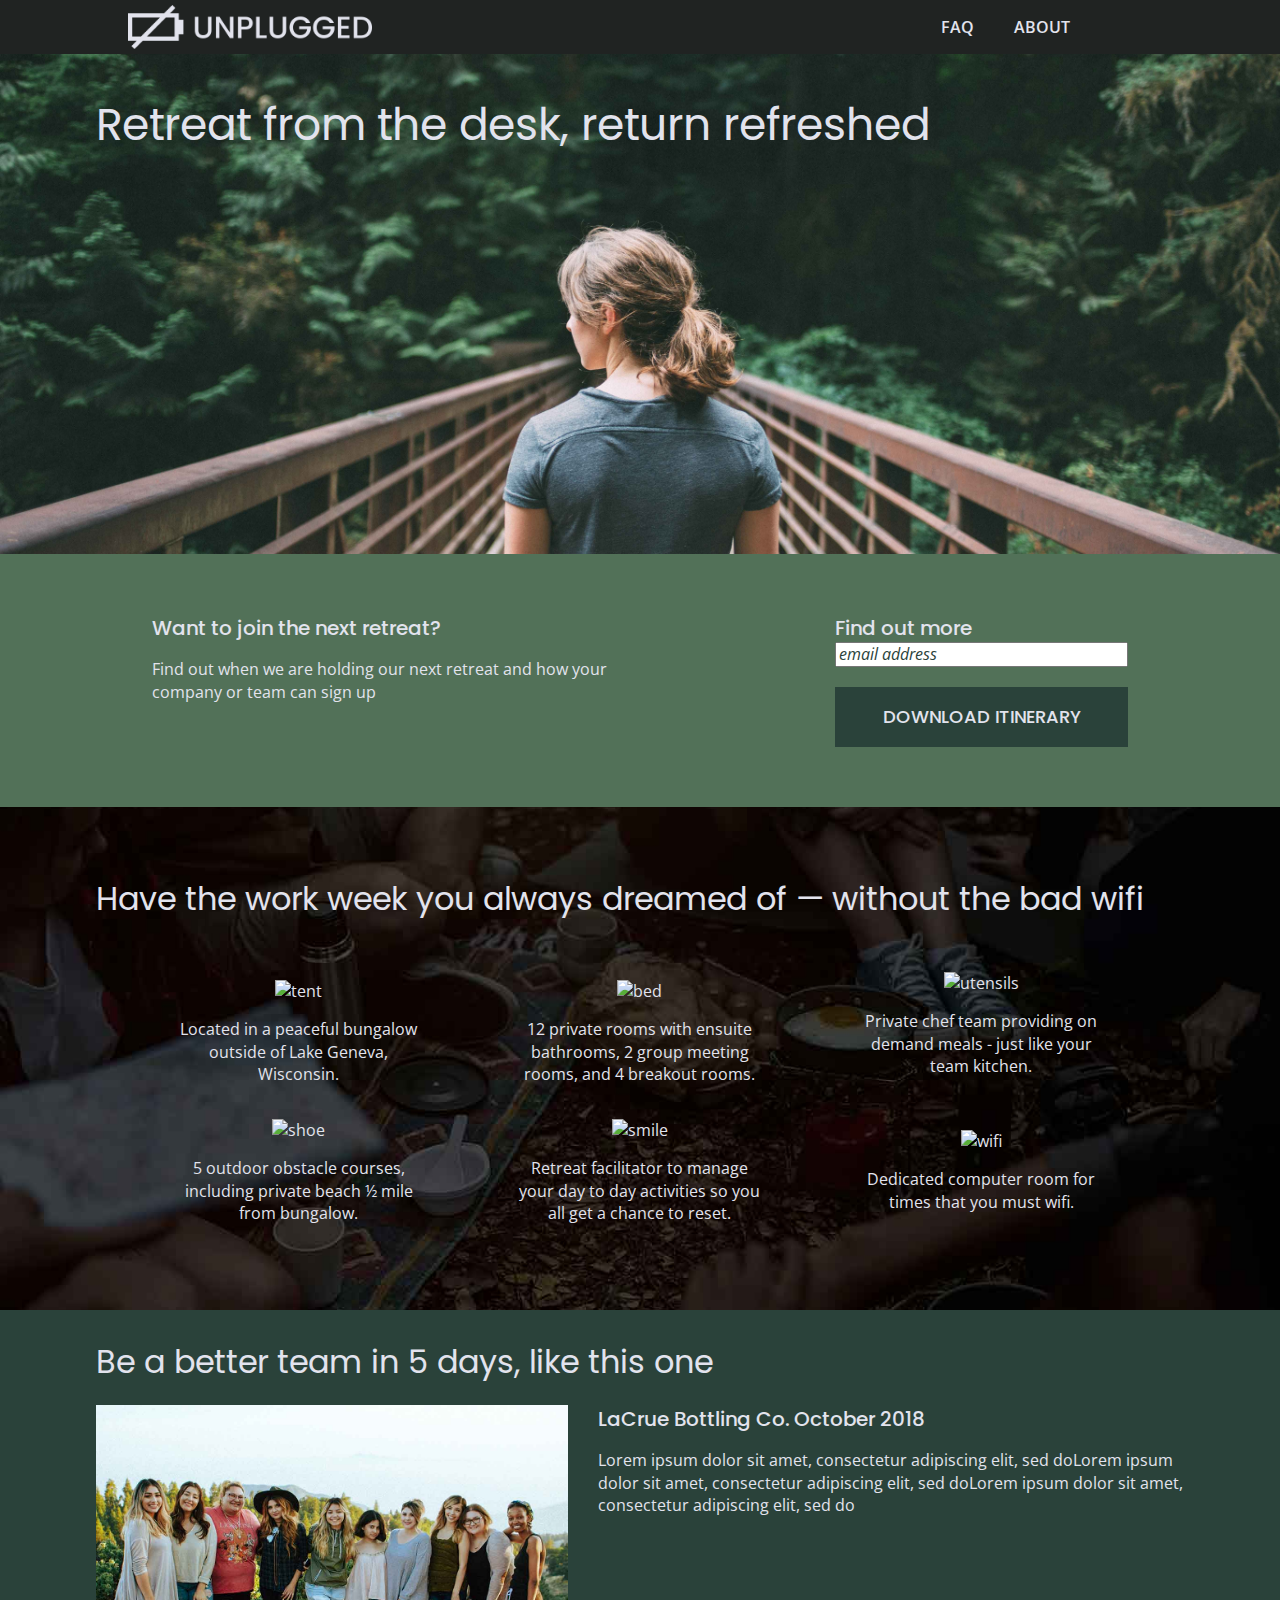
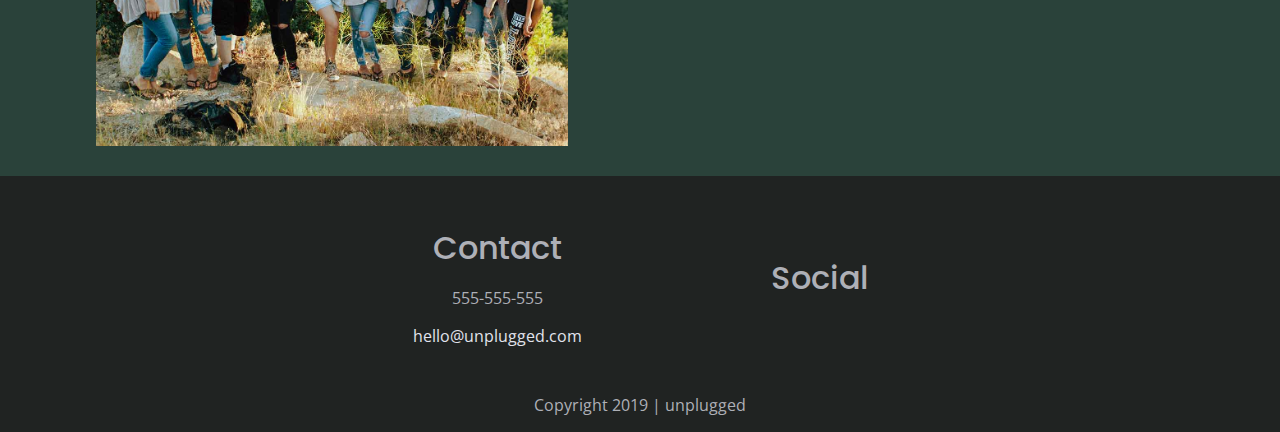
==== commit d9c9dabe: "update styles" ====
--- a/index.html
+++ b/index.html
@@ -29,9 +29,9 @@
   <header>
     <div class="content-wrapper">
 
-      <!-- <figure> -->
-      <a href=""><img src="" alt="unplugged logo" /></a>
-      <!-- </figure> -->
+      <figure>
+      <a href=""><img src="img/unpluggedlogo.png" alt="unplugged logo" /></a>
+      </figure>
 
       <div class="header-divider"></div>
       <nav>
@@ -46,19 +46,19 @@
 
   <main>
     <section class="hero-area">
-      <img src="" alt="hero image" />
-      <h2>Retreat from the desk,<br>return refreshed</h2>
+      <!-- <img src="" alt="hero image" /> -->
+      <h3>Retreat from the desk, return refreshed</h3>
       </section>
 
         <section class="newsletter">
           <div class="newsletter-content">
           <div class="form-description">
-            <h3>Want to join the next retreat?</h3>
+            <h4>Want to join the next retreat?</h4>
             <p>Find out when we are holding our next retreat and how your company or team can sign up</p>
           </div>
           <div class="newsletter-form">
             <aside>
-              <h3>Find out more</h3>
+              <h4>Find out more</h4>
               <input type="text" name="name" value="email address"><br>
               <input type="button" value="DOWNLOAD ITINERARY"></input>
             </aside>
@@ -128,8 +128,10 @@
           <div class="content-wrapper">
             <h3>Be a better team in 5 days, like this one</h3>
             <div class="review-table">
-            <img src="" alt="team image" />
-            <article>
+              <figure>
+            <img src="img/group.jpg" alt="team image" />
+            </figure>
+            <div class="review-content">
               <div class="review-header">
                 <h4>LaCrue Bottling Co. October 2018</h4>
               </div>
@@ -137,7 +139,7 @@
               <div class="review-text">
                 <p>Lorem ipsum dolor sit amet, consectetur adipiscing elit, sed doLorem ipsum dolor sit amet, consectetur adipiscing elit, sed doLorem ipsum dolor sit amet, consectetur adipiscing elit, sed do</p>
               </div>
-            </article>
+            </div>
               </div>
           </div>
 
--- a/css/main.css
+++ b/css/main.css
@@ -112,23 +112,33 @@
   font-family: 'Poppins', sans-serif;
   font-size: 3em;
   margin: 0;
+      font-weight: normal;
+
 }
 
 h3 {
   font-family: 'Poppins', sans-serif;
   font-size: 2em;
+  margin: 0;
+    font-weight: normal;
 }
 
 h4 {
   font-family: 'Poppins', sans-serif;
-  font-size: 1em;
+  font-size: 1.25em;
+  margin:0;
+  font-weight: normal;
 }
 
 p {}
 
-img {}
-
-figure {}
+  img {
+  	width: 100%;
+  }
+
+  figure {
+          margin: 0;
+  }
 
 address {
   font-style: normal;
@@ -141,13 +151,9 @@
   justify-content: center;
   align-items: center;
   background-color: #202322;
-  color: #aeb0b7
-}
-
-.hero-area h2 {
-  margin: auto;
-  width: 85%;
-}
+  color: #aeb0b7;
+}
+
 
 header .content-wrapper {
   width: 100%;
@@ -176,9 +182,33 @@
 .hero-area {
   margin: 0;
   width: 100%;
+  background: url('../img/hero.jpg');
+  background-size:cover;
+  background-repeat: no-repeat;
+  background-position: center;
+  background-color: #333;
+  min-height: 500px;
+}
+
+.hero-area h3 {
+  margin: auto;
+  width: 85%;
+  color: #e2e3ed;
+  font-size: 2.75em;
+
+  padding-top: 40px;
 }
 
 /* <!-- -------------------- Mobile Styles - Homepage------------------ --> */
+
+header figure{
+  width:60%;
+  display: flex;
+  justify-content: center;
+  align-items: center;
+  flex-flow: row wrap;
+}
+
 nav ul {
   flex-flow: row wrap;
   display: flex;
@@ -197,14 +227,6 @@
   width: 85%;
 }
 
-.hero-area {
-  /* display: flex;
-  justify-content: center;
-  align-items: center; */
-  width: 100%;
-  margin: 0;
-}
-
 .content-wrapper {
   margin: auto;
   width: 85%;
@@ -232,10 +254,16 @@
   padding: 20px 0 20px 0;
 }
 
-/* .form-description h3, aside{
-  padding-left: 15px;
-
-} */
+.features{
+  background: url(../img/camping.jpg);
+  background-size: cover;
+  background-repeat: no-repeat;
+  background-position: center;
+  background-color: #333;
+    color: #e2e3ed;
+        padding: 30px 0;
+}
+
 .features-header {
   margin: auto;
   width: 85%;
@@ -250,14 +278,10 @@
 }
 
 .features article {
-  /* flex-flow: row wrap; */
   width: 55%;
 }
 
-/* .features h2{
-  width:85%;
-  padding-left: 15px;
-} */
+
 .features p {
   padding: 0;
 }
@@ -269,19 +293,25 @@
   flex-flow: row wrap;
   justify-content: center;
   align-items: center;
-  color: #5b6d6a;
+  color: #e2e3ed;
   background-color: #2a423a;
-}
-
-h3 .reviews {
-  width: 50%;
-  display: flex;
-  align-items: baseline;
+  padding: 30px 0;
+}
+
+ .reviews h3{
+
+      padding-bottom: 20px;
 }
 
 .map {
   margin: 0;
   width: 100%;
+  background: url(../img/map.png);
+  background-size: cover;
+  background-repeat: no-repeat;
+  background-position: center;
+  background-color: #333;
+  height: 500px;
 }
 
 .mission {
@@ -307,6 +337,7 @@
   display: flex;
   justify-content: center;
   align-items: center;
+  padding-top: 20px;
 }
 
 footer .content-wrapper {
@@ -451,7 +482,13 @@
   .content-wrapper {
     /* width:83%; */
   }
-
+  header figure{
+    width:50%;
+    display: flex;
+    justify-content: center;
+    align-items: center;
+    flex-flow: row wrap;
+  }
   header .content-wrapper {
     margin: auto;
     width: 85%;
@@ -510,6 +547,10 @@
 
   .review-table {
     display: flex;
+  }
+
+  .review-content{
+    padding-left: 30px;
   }
 
   .newsletter {
@@ -563,7 +604,11 @@
   }
 
   .features {
-    padding: 30px 0 30px 0;
+    padding: 70px 0 70px 0;
+  }
+
+  .features-header{
+    padding-bottom: 40px;
   }
 
   .features article {
@@ -575,8 +620,17 @@
     width: 80%;
   }
 
+  .features-item-description{
+    margin: auto;
+    width:80%;
+  }
+
   .reviews {
     padding: 30px 0 30px 0;
+  }
+
+  .review-content{
+    padding-left: 30px;
   }
 
   .review-table {
@@ -591,7 +645,9 @@
   .faq-column {
     padding-right: 60px;
   }
-
+  .faq-column h4 {
+    padding-top: 40px;
+  }
   .footer {
     margin: auto;
     width: 65%;
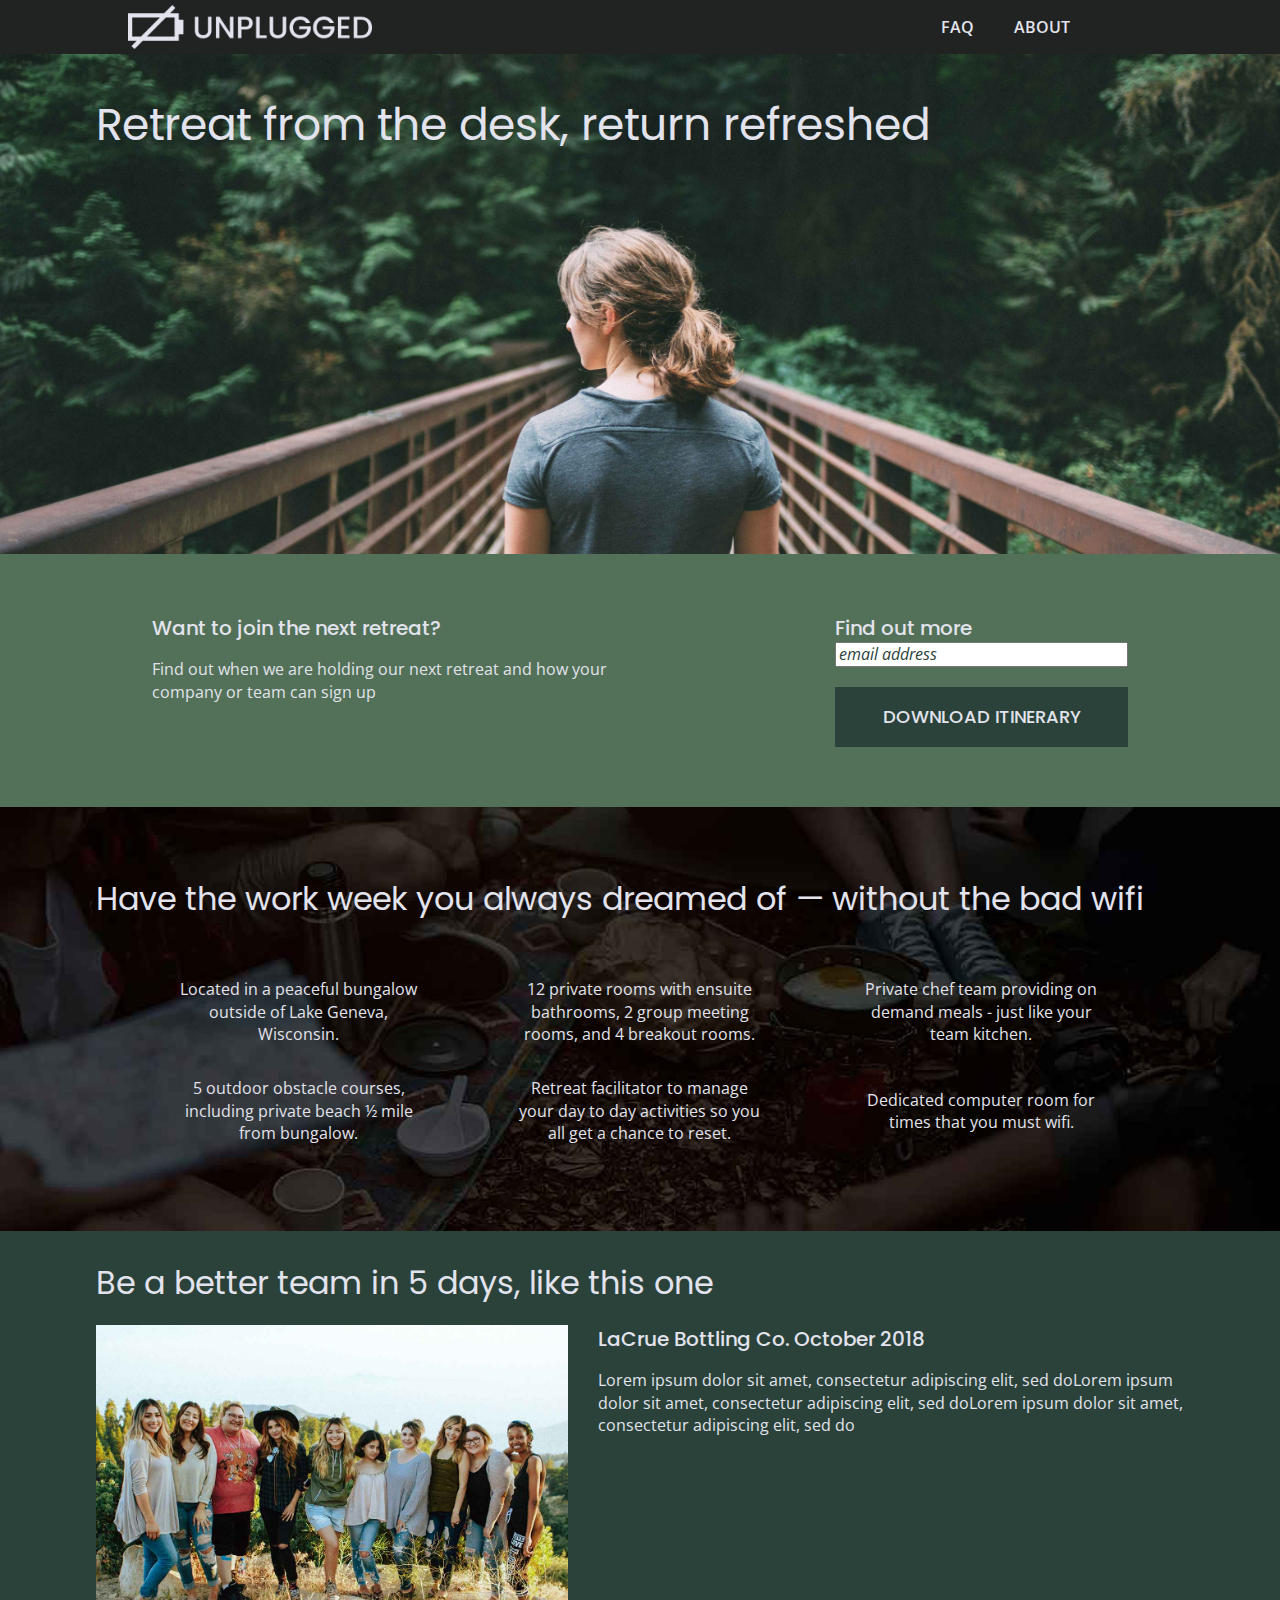
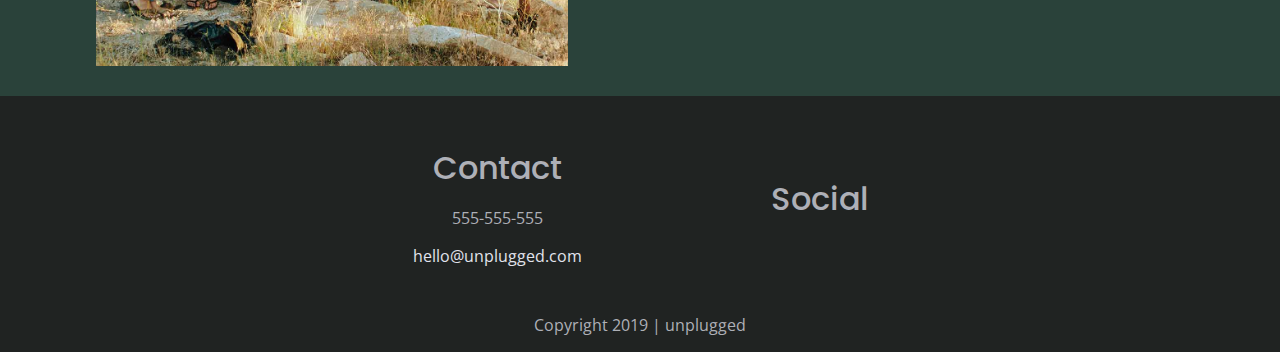
==== commit 8abc63dc: "icons" ====
--- a/index.html
+++ b/index.html
@@ -15,6 +15,7 @@
   <link rel="stylesheet" href="css/normalize.css">
   <link rel="stylesheet" href="css/main.css">
   <link href="https://fonts.googleapis.com/css?family=Open+Sans:400,700|Poppins:500,700" rel="stylesheet">
+  <link rel="stylesheet" href="https://use.fontawesome.com/releases/v5.6.3/css/all.css" integrity="sha384-UHRtZLI+pbxtHCWp1t77Bi1L4ZtiqrqD80Kn4Z8NTSRyMA2Fd33n5dQ8lWUE00s/" crossorigin="anonymous">
 </head>
 
 <body>
@@ -74,49 +75,43 @@
 
             <article>
               <div class="features-item-description">
-                <p class="fontawesome-icon"></p>
-                <img src="#" alt="tent" />
+                <p class="fontawesome-icon" ><i class="fas fa-campground"></i></p>
                 <p>Located in a peaceful bungalow outside of Lake Geneva, Wisconsin.</p>
               </div>
             </article>
 
             <article>
               <div class="features-item-description">
-                <p class="fontawesome-icon"></p>
-                <img src="#" alt="bed" />
+                <p class="fontawesome-icon"><i class="fas fa-bed"></i></p>
                 <p>12 private rooms with ensuite bathrooms, 2 group meeting rooms, and 4 breakout rooms.</p>
               </div>
             </article>
 
             <article>
               <div class="features-item-description">
-                <img src="#" alt="utensils" />
+                <p class="fontawesome-icon"><i class="fas fa-utensils"></i></p>
                 <p>Private chef team providing on demand meals - just like your team kitchen.</p>
               </div>
             </article>
 
             <article>
               <div class="features-item-description">
-                <p class="fontawesome-icon"></p>
-                <img src="#" alt="shoe" />
+                <p class="fontawesome-icon"><i class="fas fa-shoe-prints"></i></p>
                 <p>5 outdoor obstacle courses, including private beach ½ mile from bungalow.</p>
               </div>
             </article>
 
             <article>
               <div class="features-item-description">
-
-                <p class="fontawesome-icon"></p>
-                <img src="#" alt="smile" />
+                <p class="fontawesome-icon"><i class="far fa-smile"></i></p>
                 <p>Retreat facilitator to manage your day to day activities so you all get a chance to reset.</p>
               </div>
             </article>
 
             <article>
               <div class="features-item-description">
-                <p class="fontawesome-icon"></p>
-                <img src="#" alt="wifi" />
-                <p>Dedicated computer room for times that you must wifi.</p>
+                <p class="fontawesome-icon"><i class="fas fa-wifi"></i></p>
+                  <p>Dedicated computer room for times that you must wifi.</p>
               </div>
             </article>
 
--- a/css/main.css
+++ b/css/main.css
@@ -194,9 +194,12 @@
   margin: auto;
   width: 85%;
   color: #e2e3ed;
-  font-size: 2.75em;
-
+  /* font-size: 2.75em; */
   padding-top: 40px;
+}
+.features i{
+  font-size:3.75em;
+  margin-bottom: 40px;
 }
 
 /* <!-- -------------------- Mobile Styles - Homepage------------------ --> */
@@ -303,22 +306,37 @@
       padding-bottom: 20px;
 }
 
-.map {
-  margin: 0;
-  width: 100%;
-  background: url(../img/map.png);
-  background-size: cover;
-  background-repeat: no-repeat;
-  background-position: center;
-  background-color: #333;
-  height: 500px;
-}
 
 .mission {
   background-color: #527158;
   color: #bcc5c5;
   padding: 30px 0;
 }
+/*
+.map {
+  margin: 0;
+  width: 100%;
+} */
+
+/* .map-container{
+  position: relative;
+  padding-bottom: 93%;
+  height: 0;
+  overflow: hidden;
+  /* width:100%; }*/
+
+.embed-container { position: relative; padding-bottom: 56.25%; height: 0; overflow: hidden; max-width: 100%; } .embed-container iframe, .embed-container object, .embed-container embed { position: absolute; top: 0; left: 0; width: 100%; height: 100%; }
+/* .map-container iframe{
+  width:100%;
+  height:100%;
+  position: absolute;
+  top:0;
+  left:0;
+} */
+
+
+
+
 
 .contact-section {
   background-color: #2a423a;
@@ -583,9 +601,8 @@
     width: 80%;
   }
 
-  .hero-area h1 {
-    margin: auto;
-    width: 80%;
+  .hero-area h3 {
+    font-size: 2.75em;
   }
 
   .newsletter {
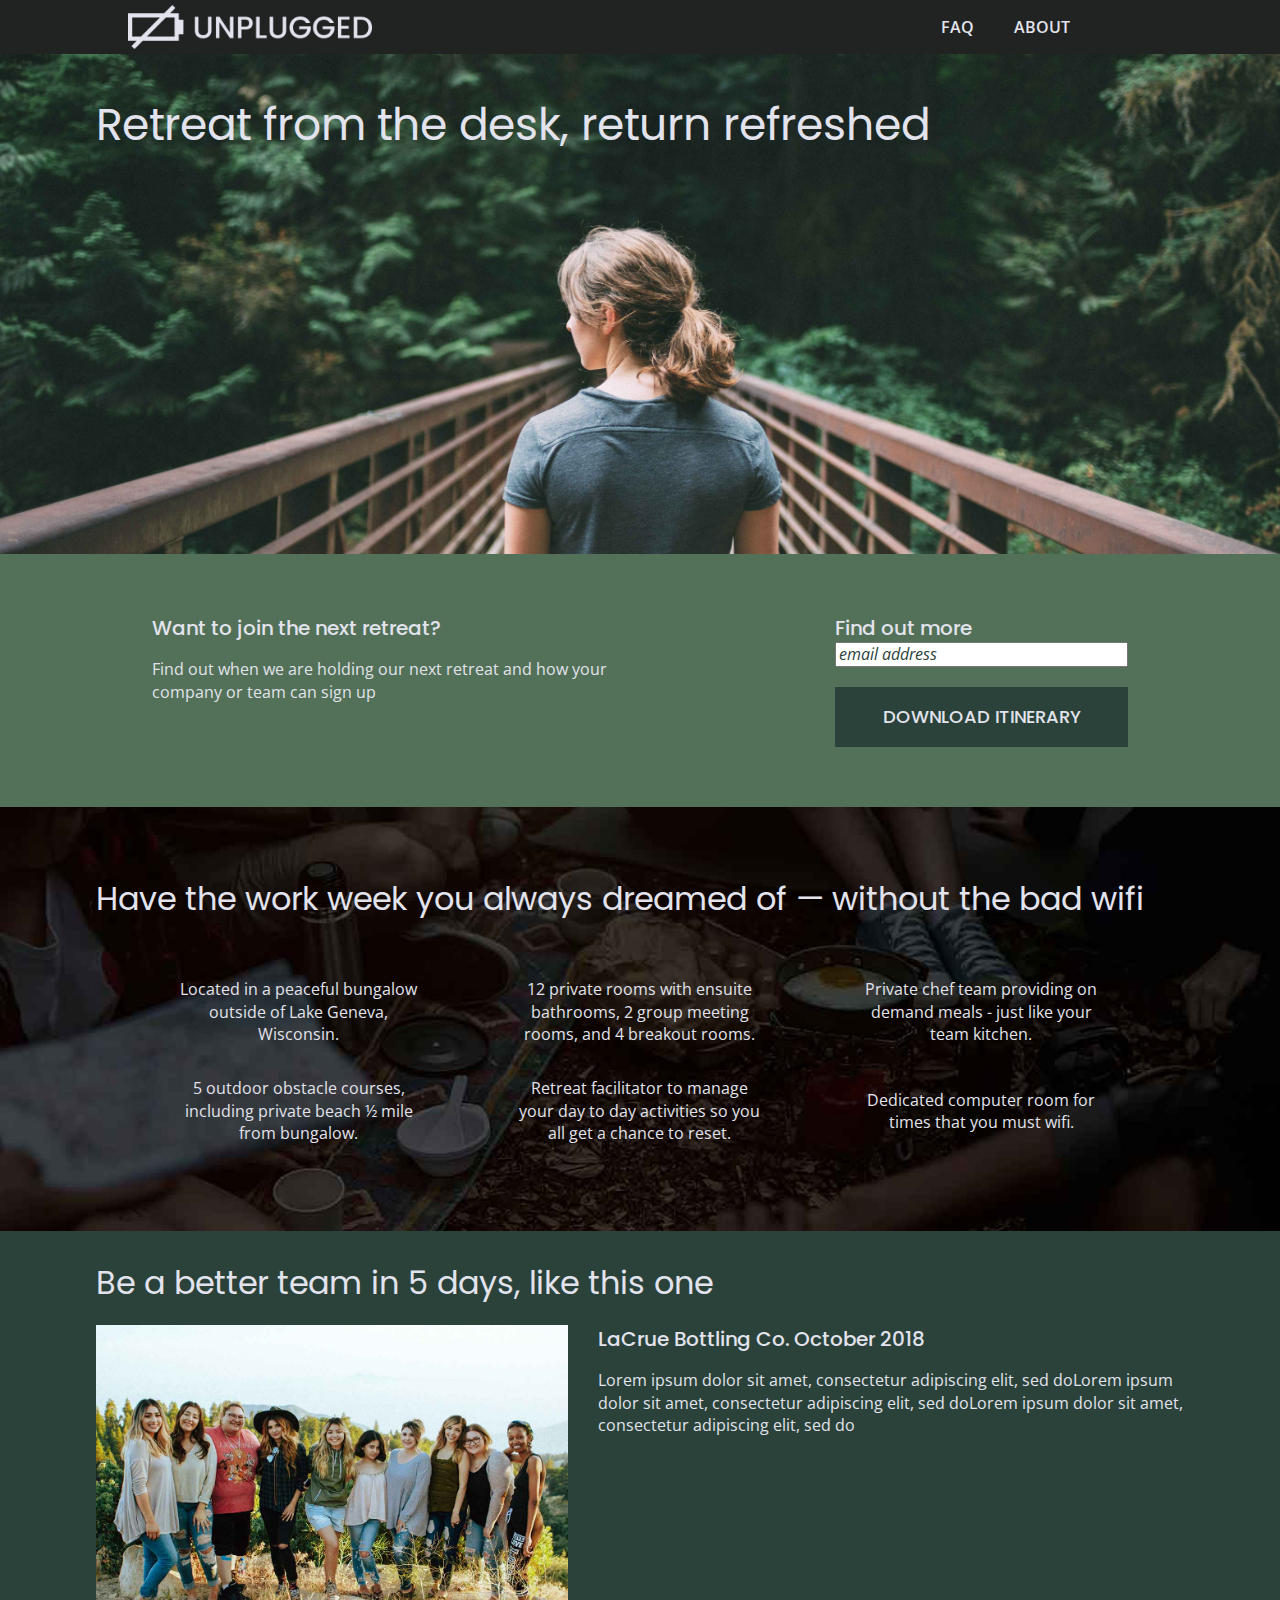
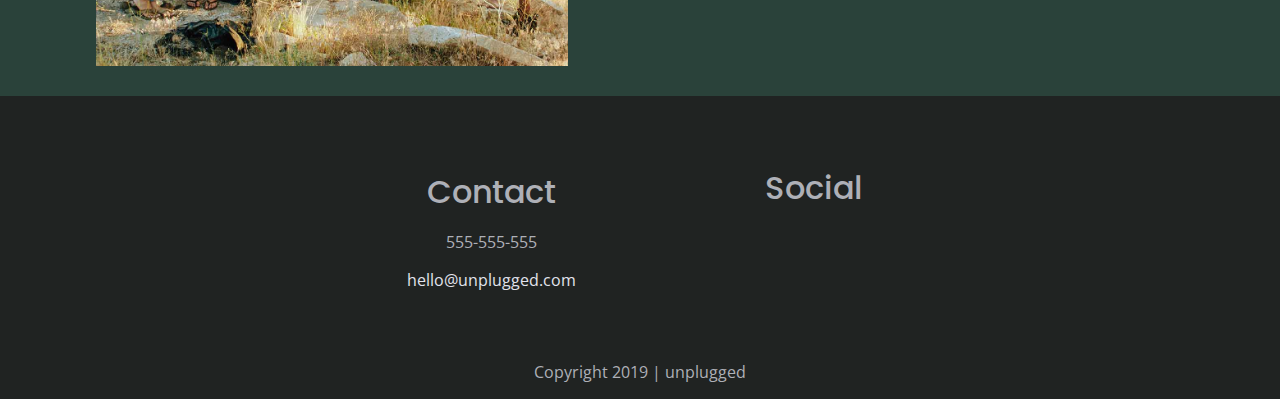
==== commit 7f01dd1e: "social" ====
--- a/index.html
+++ b/index.html
@@ -152,12 +152,13 @@
         </div>
         <div class="social">
           <h3>Social</h3>
+
           <div class="social-icons">
-            <p href="www.facebook.com/yourcompany" target="_blank"></p>
-            <p href="www.twitter.com/yourcompany" target="_blank"></p>
-            <p href="www.instagram.com/yourcompany" target="_blank"></p>
+            <a href="www.facebook.com/yourcompany" target="_blank"><i class="fab fa-facebook"></i></a>
+            <a href="www.twitter.com/yourcompany" target="_blank"><i class="fab fa-twitter"></i></a>
+            <a href="www.instagram.com/yourcompany" target="_blank"><i class="fab fa-instagram"></i></a>
+          </div>
 
-          </div>
         </div>
       </div>
       <div class="copyright">
--- a/css/main.css
+++ b/css/main.css
@@ -201,6 +201,17 @@
   font-size:3.75em;
   margin-bottom: 40px;
 }
+
+.social{
+  padding: 20px 0;
+}
+.social-icons i{
+  font-size:3.75em;
+  margin: 20px 20px 0;
+
+  align-items: center;
+}
+
 
 /* <!-- -------------------- Mobile Styles - Homepage------------------ --> */
 
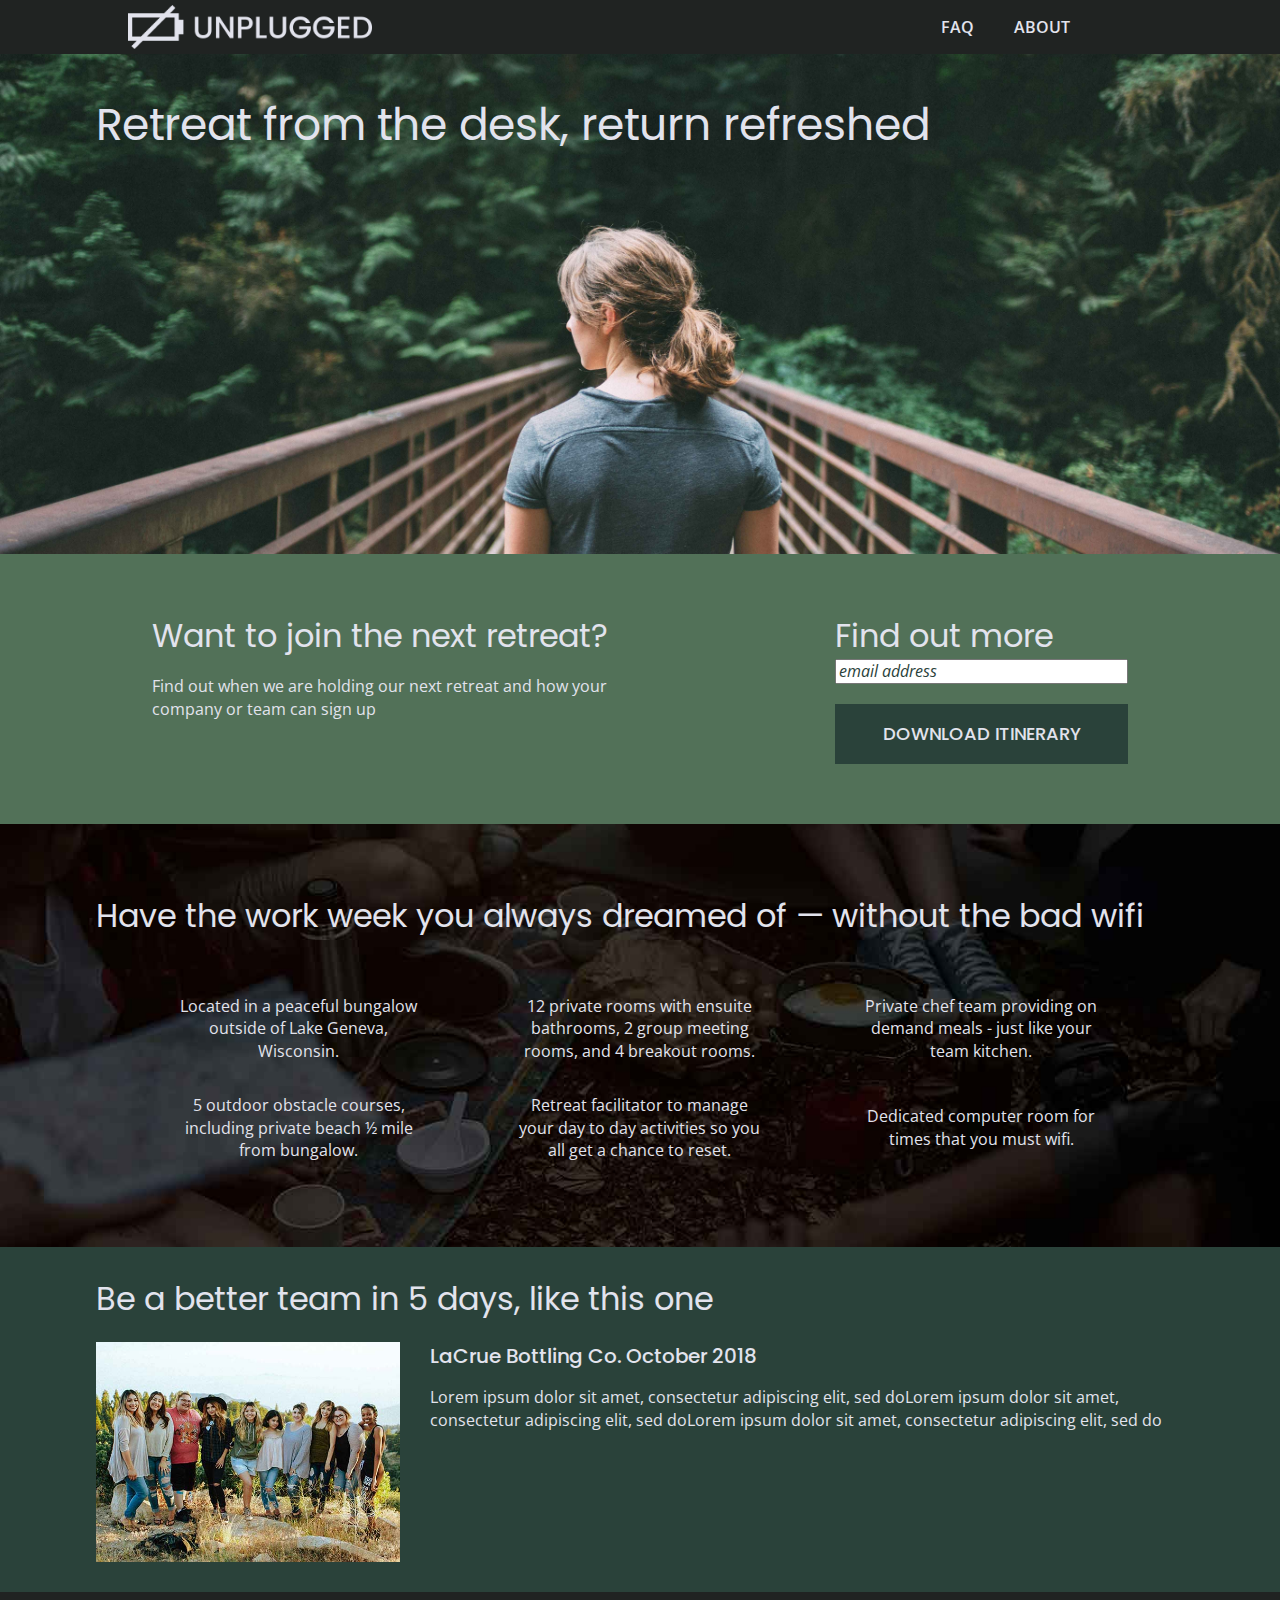
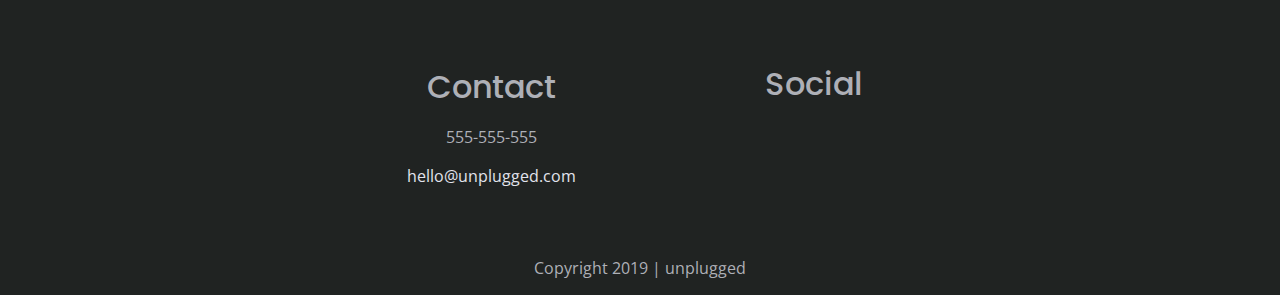
==== commit 14d65824: "responsive styles" ====
--- a/index.html
+++ b/index.html
@@ -54,12 +54,12 @@
         <section class="newsletter">
           <div class="newsletter-content">
           <div class="form-description">
-            <h4>Want to join the next retreat?</h4>
+            <h3>Want to join the next retreat?</h3>
             <p>Find out when we are holding our next retreat and how your company or team can sign up</p>
           </div>
           <div class="newsletter-form">
             <aside>
-              <h4>Find out more</h4>
+              <h3>Find out more</h3>
               <input type="text" name="name" value="email address"><br>
               <input type="button" value="DOWNLOAD ITINERARY"></input>
             </aside>
--- a/css/main.css
+++ b/css/main.css
@@ -317,34 +317,17 @@
       padding-bottom: 20px;
 }
 
-
+.faq-column h4 {
+  padding-top: 40px;
+}
 .mission {
   background-color: #527158;
   color: #bcc5c5;
   padding: 30px 0;
 }
-/*
-.map {
-  margin: 0;
-  width: 100%;
-} */
-
-/* .map-container{
-  position: relative;
-  padding-bottom: 93%;
-  height: 0;
-  overflow: hidden;
-  /* width:100%; }*/
+
 
 .embed-container { position: relative; padding-bottom: 56.25%; height: 0; overflow: hidden; max-width: 100%; } .embed-container iframe, .embed-container object, .embed-container embed { position: absolute; top: 0; left: 0; width: 100%; height: 100%; }
-/* .map-container iframe{
-  width:100%;
-  height:100%;
-  position: absolute;
-  top:0;
-  left:0;
-} */
-
 
 
 
@@ -352,7 +335,11 @@
 .contact-section {
   background-color: #2a423a;
   color: #e2e3ed;
-  padding: 30px 0;
+  padding: 40px 0;
+}
+
+.contact-header{
+  padding: 30px 0 30px;
 }
 
 .faq {
@@ -673,9 +660,9 @@
   .faq-column {
     padding-right: 60px;
   }
-  .faq-column h4 {
+  /* .faq-column h4 {
     padding-top: 40px;
-  }
+  } */
   .footer {
     margin: auto;
     width: 65%;
